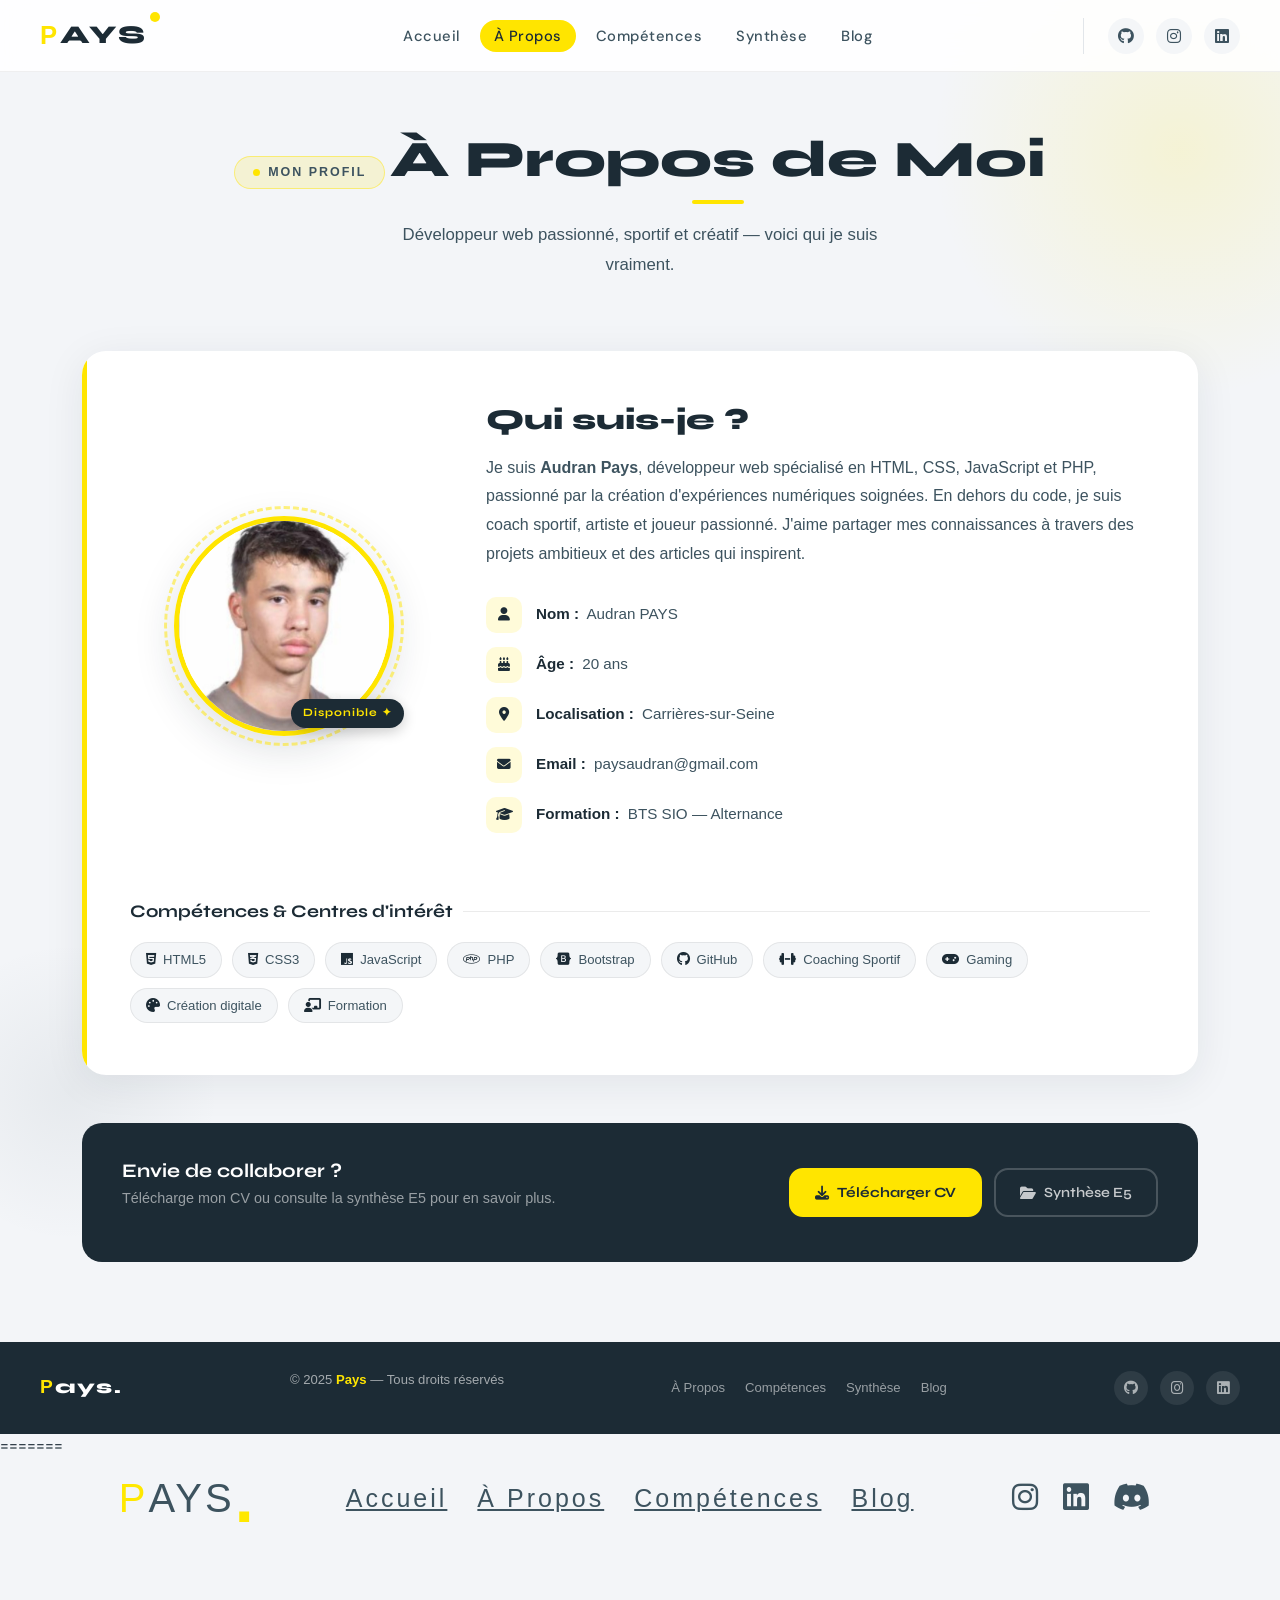
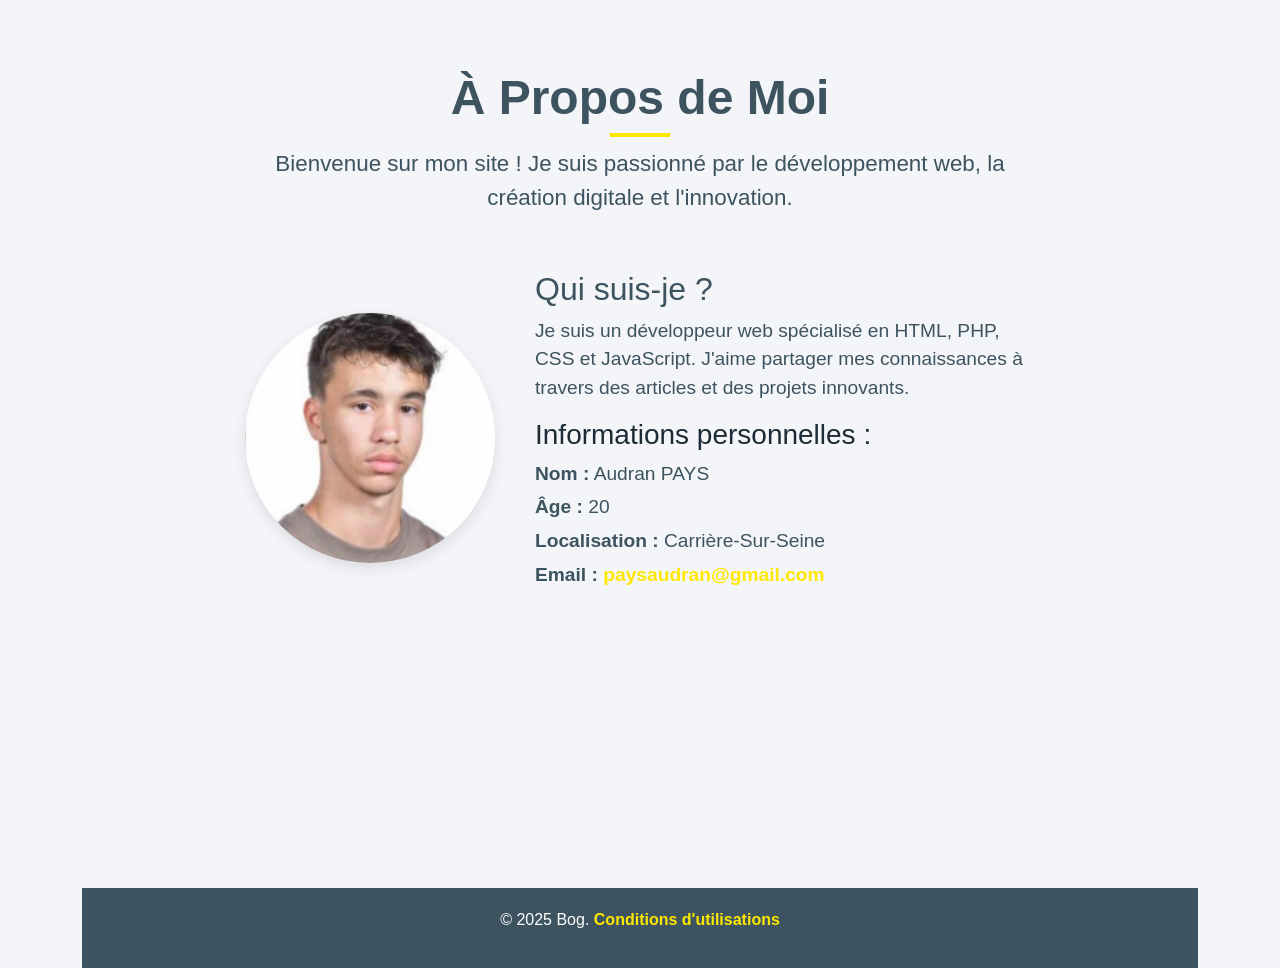
==== a propos.html @ 6e56427e "Resolve merge conflicts" ====
<!DOCTYPE html>
<html lang="fr">
<head>
  <meta charset="UTF-8" />
  <meta name="viewport" content="width=device-width, initial-scale=1.0" />
  <title>À Propos — Pays.</title>

  <!-- Bootstrap 5 -->
  <link href="https://cdn.jsdelivr.net/npm/bootstrap@5.3.3/dist/css/bootstrap.min.css" rel="stylesheet" />
  <!-- Font Awesome -->
  <link rel="stylesheet" href="https://cdnjs.cloudflare.com/ajax/libs/font-awesome/6.7.2/css/all.min.css" crossorigin="anonymous" />
  <!-- Google Fonts -->
  <link href="https://fonts.googleapis.com/css2?family=Syne:wght@400;600;700;800&family=DM+Sans:ital,wght@0,300;0,400;0,500;1,300&display=swap" rel="stylesheet" />

  <style>
    /* ========== VARIABLES ========== */
    :root {
      --yellow:   #FFE500;
      --dark:     #1c2b35;
      --mid:      #3d535f;
      --light-bg: #f4f6f8;
      --white:    #ffffff;
      --radius:   14px;
      --nav-h:    72px;
    }

    /* ========== BASE ========== */
    *, *::before, *::after { box-sizing: border-box; margin: 0; padding: 0; }
    html { scroll-behavior: smooth; scrollbar-width: none; -ms-overflow-style: none; }
    ::-webkit-scrollbar { display: none; }
    body {
      font-family: 'DM Sans', sans-serif;
      background: var(--light-bg);
      color: var(--dark);
      min-height: 100vh;
    }

    /* ========== NAVBAR ========== */
    .navbar-custom {
      height: var(--nav-h);
      background: rgba(255,255,255,0.88);
      backdrop-filter: blur(14px);
      -webkit-backdrop-filter: blur(14px);
      border-bottom: 1px solid rgba(0,0,0,0.06);
      position: fixed;
      top: 0; left: 0; right: 0;
      z-index: 1000;
      display: flex;
      align-items: center;
      padding: 0 40px;
      gap: 32px;
    }
    .navbar-custom .logo {
      font-family: 'Syne', sans-serif;
      font-weight: 800;
      font-size: 1.6rem;
      letter-spacing: 3px;
      color: var(--dark);
      text-decoration: none;
      text-transform: uppercase;
      white-space: nowrap;
    }
    .navbar-custom .logo span { color: var(--yellow); }
    .logo-dot {
      display: inline-block;
      width: 10px; height: 10px;
      background: var(--yellow);
      border-radius: 50%;
      margin-left: 2px;
      vertical-align: middle;
      position: relative;
      top: -4px;
    }
    .navbar-custom .nav-links {
      display: flex;
      gap: 6px;
      list-style: none;
      margin: 0 auto;
    }
    .navbar-custom .nav-links a {
      font-family: 'DM Sans', sans-serif;
      font-size: 0.92rem;
      font-weight: 500;
      color: var(--mid);
      text-decoration: none;
      padding: 6px 14px;
      border-radius: 30px;
      letter-spacing: 0.5px;
      transition: all 0.22s ease;
    }
    .navbar-custom .nav-links a:hover,
    .navbar-custom .nav-links a.active {
      background: var(--yellow);
      color: var(--dark);
    }
    .navbar-custom .socials {
      display: flex;
      gap: 12px;
      border-left: 1px solid #e2e6ea;
      padding-left: 24px;
    }
    .navbar-custom .socials a {
      width: 36px; height: 36px;
      display: flex; align-items: center; justify-content: center;
      border-radius: 50%;
      color: var(--mid);
      font-size: 1rem;
      text-decoration: none;
      background: var(--light-bg);
      transition: all 0.22s ease;
    }
    .navbar-custom .socials a:hover {
      background: var(--yellow);
      color: var(--dark);
      transform: translateY(-2px);
    }

    /* ========== PAGE WRAPPER ========== */
    .page-wrapper {
      padding-top: calc(var(--nav-h) + 60px);
      padding-bottom: 80px;
      min-height: 100vh;
      position: relative;
      overflow: hidden;
    }

    /* Background decoration */
    .page-wrapper::before {
      content: '';
      position: absolute;
      width: 500px; height: 500px;
      border-radius: 50%;
      background: radial-gradient(circle, rgba(255,229,0,0.14) 0%, transparent 70%);
      top: -100px; right: -150px;
      pointer-events: none;
    }
    .page-wrapper::after {
      content: '';
      position: absolute;
      width: 300px; height: 300px;
      border-radius: 50%;
      background: radial-gradient(circle, rgba(61,83,95,0.07) 0%, transparent 70%);
      bottom: 100px; left: -80px;
      pointer-events: none;
    }

    /* ========== PAGE HEADER ========== */
    .page-header {
      text-align: center;
      margin-bottom: 72px;
    }
    .page-header .section-tag {
      display: inline-flex;
      align-items: center;
      gap: 8px;
      background: rgba(255,229,0,0.15);
      border: 1px solid rgba(255,229,0,0.45);
      color: var(--mid);
      font-size: 0.78rem;
      font-weight: 600;
      letter-spacing: 2px;
      text-transform: uppercase;
      padding: 6px 18px;
      border-radius: 30px;
      margin-bottom: 20px;
    }
    .page-header .section-tag::before {
      content: '';
      width: 7px; height: 7px;
      border-radius: 50%;
      background: var(--yellow);
    }
    .page-header h1 {
      font-family: 'Syne', sans-serif;
      font-weight: 800;
      font-size: clamp(2rem, 5vw, 3.2rem);
      color: var(--dark);
      line-height: 1.1;
      margin-bottom: 16px;
      position: relative;
      display: inline-block;
    }
    .page-header h1::after {
      content: '';
      display: block;
      width: 52px; height: 4px;
      background: var(--yellow);
      border-radius: 2px;
      margin: 12px auto 0;
    }
    .page-header .subtitle {
      font-size: 1.05rem;
      color: var(--mid);
      max-width: 520px;
      margin: 0 auto;
      line-height: 1.75;
    }

    /* ========== ABOUT CARD ========== */
    .about-card {
      background: var(--white);
      border-radius: 24px;
      box-shadow: 0 8px 40px rgba(28,43,53,0.08);
      padding: 52px 48px;
      position: relative;
      overflow: hidden;
    }
    .about-card::before {
      content: '';
      position: absolute;
      top: 0; left: 0;
      width: 5px; height: 100%;
      background: var(--yellow);
      border-radius: 3px 0 0 3px;
    }

    /* Photo */
    .photo-wrapper {
      display: flex;
      justify-content: center;
    }
    .photo-ring {
      position: relative;
      display: inline-block;
    }
    .photo-ring::before {
      content: '';
      position: absolute;
      inset: -10px;
      border-radius: 50%;
      border: 3px dashed rgba(255,229,0,0.5);
      animation: spin 12s linear infinite;
    }
    @keyframes spin {
      to { transform: rotate(360deg); }
    }
    .photo-ring img {
      width: 220px; height: 220px;
      border-radius: 50%;
      object-fit: cover;
      border: 5px solid var(--yellow);
      box-shadow: 0 12px 40px rgba(28,43,53,0.15);
      display: block;
    }
    .photo-badge-small {
      position: absolute;
      bottom: 8px; right: -10px;
      background: var(--dark);
      color: var(--yellow);
      font-family: 'Syne', sans-serif;
      font-size: 0.7rem;
      font-weight: 700;
      letter-spacing: 1px;
      padding: 6px 12px;
      border-radius: 20px;
      box-shadow: 0 4px 14px rgba(0,0,0,0.2);
    }

    /* Text side */
    .about-text h2 {
      font-family: 'Syne', sans-serif;
      font-weight: 800;
      font-size: 1.8rem;
      color: var(--dark);
      margin-bottom: 16px;
    }
    .about-text .bio {
      font-size: 1rem;
      color: var(--mid);
      line-height: 1.8;
      margin-bottom: 28px;
    }

    /* Info list */
    .info-list {
      list-style: none;
      padding: 0;
      display: flex;
      flex-direction: column;
      gap: 14px;
    }
    .info-list li {
      display: flex;
      align-items: center;
      gap: 14px;
      font-size: 0.95rem;
      color: var(--mid);
    }
    .info-list li .info-icon {
      width: 36px; height: 36px;
      min-width: 36px;
      background: rgba(255,229,0,0.15);
      border-radius: 10px;
      display: flex; align-items: center; justify-content: center;
      color: var(--dark);
      font-size: 0.85rem;
    }
    .info-list li strong {
      color: var(--dark);
      font-weight: 600;
      margin-right: 4px;
    }
    .info-list li a {
      color: var(--mid);
      text-decoration: none;
      transition: color 0.2s;
    }
    .info-list li a:hover { color: var(--dark); text-decoration: underline; }

    /* ========== SKILLS PILLS ========== */
    .skills-section { margin-top: 52px; }
    .skills-section h3 {
      font-family: 'Syne', sans-serif;
      font-weight: 700;
      font-size: 1.1rem;
      color: var(--dark);
      margin-bottom: 20px;
      display: flex;
      align-items: center;
      gap: 10px;
    }
    .skills-section h3::after {
      content: '';
      flex: 1;
      height: 1px;
      background: rgba(0,0,0,0.08);
    }
    .pills {
      display: flex;
      flex-wrap: wrap;
      gap: 10px;
    }
    .pill {
      display: inline-flex;
      align-items: center;
      gap: 7px;
      background: var(--light-bg);
      border: 1px solid rgba(0,0,0,0.07);
      color: var(--mid);
      font-size: 0.82rem;
      font-weight: 500;
      padding: 7px 15px;
      border-radius: 30px;
      transition: all 0.22s ease;
      cursor: default;
    }
    .pill i { font-size: 0.85rem; color: var(--dark); }
    .pill:hover {
      background: var(--yellow);
      border-color: var(--yellow);
      color: var(--dark);
      transform: translateY(-2px);
      box-shadow: 0 4px 14px rgba(255,229,0,0.25);
    }

    /* ========== CTA STRIP ========== */
    .cta-strip {
      margin-top: 48px;
      padding: 36px 40px;
      background: var(--dark);
      border-radius: 20px;
      display: flex;
      align-items: center;
      justify-content: space-between;
      gap: 24px;
      flex-wrap: wrap;
    }
    .cta-strip .cta-text h4 {
      font-family: 'Syne', sans-serif;
      font-weight: 700;
      font-size: 1.2rem;
      color: #fff;
      margin-bottom: 6px;
    }
    .cta-strip .cta-text p {
      font-size: 0.9rem;
      color: rgba(255,255,255,0.55);
    }
    .cta-strip .cta-btns {
      display: flex;
      gap: 12px;
      flex-wrap: wrap;
    }
    .btn-yellow {
      display: inline-flex; align-items: center; gap: 8px;
      background: var(--yellow);
      color: var(--dark);
      font-family: 'Syne', sans-serif;
      font-size: 0.88rem;
      font-weight: 700;
      padding: 12px 24px;
      border-radius: var(--radius);
      text-decoration: none;
      border: 2px solid var(--yellow);
      transition: all 0.24s ease;
    }
    .btn-yellow:hover {
      background: transparent;
      color: var(--yellow);
      transform: translateY(-2px);
      box-shadow: 0 8px 22px rgba(255,229,0,0.2);
    }
    .btn-ghost {
      display: inline-flex; align-items: center; gap: 8px;
      background: transparent;
      color: rgba(255,255,255,0.75);
      font-family: 'Syne', sans-serif;
      font-size: 0.88rem;
      font-weight: 600;
      padding: 12px 24px;
      border-radius: var(--radius);
      text-decoration: none;
      border: 2px solid rgba(255,255,255,0.2);
      transition: all 0.24s ease;
    }
    .btn-ghost:hover {
      border-color: rgba(255,255,255,0.5);
      color: #fff;
      transform: translateY(-2px);
    }

    /* ========== FOOTER ========== */
    footer {
      background: var(--dark);
      color: rgba(255,255,255,0.6);
      padding: 28px 40px;
      display: flex;
      align-items: center;
      justify-content: space-between;
      flex-wrap: wrap;
      gap: 16px;
    }
    footer .footer-logo {
      font-family: 'Syne', sans-serif;
      font-weight: 800;
      font-size: 1.2rem;
      letter-spacing: 2px;
      color: #fff;
      text-decoration: none;
    }
    footer .footer-logo span { color: var(--yellow); }
    footer .copy { font-size: 0.82rem; }
    footer .copy span { color: var(--yellow); font-weight: 600; }
    footer .footer-links { display: flex; gap: 20px; }
    footer .footer-links a {
      font-size: 0.82rem;
      color: rgba(255,255,255,0.55);
      text-decoration: none;
      transition: color 0.2s;
    }
    footer .footer-links a:hover { color: var(--yellow); }
    footer .footer-socials { display: flex; gap: 12px; }
    footer .footer-socials a {
      width: 34px; height: 34px;
      border-radius: 50%;
      display: flex; align-items: center; justify-content: center;
      background: rgba(255,255,255,0.08);
      color: rgba(255,255,255,0.6);
      font-size: 0.9rem;
      text-decoration: none;
      transition: all 0.22s;
    }
    footer .footer-socials a:hover {
      background: var(--yellow);
      color: var(--dark);
      transform: translateY(-2px);
    }

    /* ========== BACK TO TOP ========== */
    .back-to-top {
      position: fixed;
      bottom: 28px; right: 28px;
      width: 46px; height: 46px;
      background: var(--dark);
      color: #fff;
      border: none;
      border-radius: 50%;
      font-size: 1.1rem;
      cursor: pointer;
      display: flex; align-items: center; justify-content: center;
      box-shadow: 0 6px 20px rgba(28,43,53,0.3);
      opacity: 0; visibility: hidden;
      transition: all 0.3s;
      z-index: 999;
    }
    .back-to-top.visible { opacity: 1; visibility: visible; }
    .back-to-top:hover {
      background: var(--yellow);
      color: var(--dark);
      transform: translateY(-3px);
    }

    /* ========== ANIMATIONS ========== */
    .fade-up {
      opacity: 0;
      transform: translateY(22px);
      animation: fadeUp 0.65s forwards;
    }
    @keyframes fadeUp { to { opacity: 1; transform: translateY(0); } }
    .fade-left {
      opacity: 0;
      transform: translateX(-28px);
      animation: fadeLeft 0.65s forwards;
    }
    @keyframes fadeLeft { to { opacity: 1; transform: translateX(0); } }
    .delay-1 { animation-delay: 0.1s; }
    .delay-2 { animation-delay: 0.25s; }
    .delay-3 { animation-delay: 0.4s; }
    .delay-4 { animation-delay: 0.55s; }
    .delay-5 { animation-delay: 0.7s; }

    /* ========== RESPONSIVE ========== */
    @media (max-width: 991px) {
      .navbar-custom { padding: 0 20px; }
      .navbar-custom .nav-links { display: none; }
      .about-card { padding: 36px 24px; }
      .cta-strip { padding: 28px 24px; }
    }
    @media (max-width: 767px) {
      footer { flex-direction: column; text-align: center; padding: 24px 20px; }
      footer .footer-links { justify-content: center; }
      footer .footer-socials { justify-content: center; }
    }
  </style>
</head>

<body>

  <!-- ===== NAVBAR ===== -->
  <nav class="navbar-custom">
    <a href="index.html" class="logo"><span>P</span>ays<span class="logo-dot"></span></a>
    <ul class="nav-links">
      <li><a href="index.html">Accueil</a></li>
      <li><a href="a propos.html" class="active">À Propos</a></li>
      <li><a href="competence.html">Compétences</a></li>
      <li><a href="synthese.html">Synthèse</a></li>
      <li><a href="blog.html">Blog</a></li>
    </ul>
    <div class="socials">
      <a href="https://github.com/paysg71-arch" target="_blank" aria-label="GitHub"><i class="fa-brands fa-github"></i></a>
      <a href="https://www.instagram.com/audranpays/" target="_blank" aria-label="Instagram"><i class="fa-brands fa-instagram"></i></a>
      <a href="https://www.linkedin.com/in/audran-pays-4949373b2/" target="_blank" aria-label="Linkedin"><i class="fa-brands fa-linkedin"></i></a>
    </div>
  </nav>

  <!-- ===== PAGE ===== -->
  <div class="page-wrapper">
    <div class="container" style="position: relative; z-index: 1;">

      <!-- Header -->
      <div class="page-header fade-up delay-1">
        <div class="section-tag">Mon profil</div>
        <h1>À Propos de Moi</h1>
        <p class="subtitle">Développeur web passionné, sportif et créatif — voici qui je suis vraiment.</p>
      </div>

      <!-- About Card -->
      <div class="about-card fade-up delay-2">
        <div class="row align-items-center g-5">

          <!-- Photo -->
          <div class="col-lg-4 d-flex flex-column align-items-center gap-4">
            <div class="photo-wrapper fade-left delay-2">
              <div class="photo-ring">
                <img src="img/photo11.png" alt="Audran Pays"
                     onerror="this.style.background='linear-gradient(135deg,#3d535f,#1c2b35)';this.removeAttribute('src')" />
                <div class="photo-badge-small">Disponible ✦</div>
              </div>
            </div>
          </div>

          <!-- Text -->
          <div class="col-lg-8 about-text fade-up delay-3">
            <h2>Qui suis-je ?</h2>
            <p class="bio">
              Je suis <strong>Audran Pays</strong>, développeur web spécialisé en HTML, CSS, JavaScript et PHP,
              passionné par la création d'expériences numériques soignées. En dehors du code,
              je suis coach sportif, artiste et joueur passionné. J'aime partager mes connaissances
              à travers des projets ambitieux et des articles qui inspirent.
            </p>

            <ul class="info-list">
              <li>
                <div class="info-icon"><i class="fa-solid fa-user"></i></div>
                <div><strong>Nom :</strong> Audran PAYS</div>
              </li>
              <li>
                <div class="info-icon"><i class="fa-solid fa-cake-candles"></i></div>
                <div><strong>Âge :</strong> 20 ans</div>
              </li>
              <li>
                <div class="info-icon"><i class="fa-solid fa-location-dot"></i></div>
                <div><strong>Localisation :</strong> Carrières-sur-Seine</div>
              </li>
              <li>
                <div class="info-icon"><i class="fa-solid fa-envelope"></i></div>
                <div>
                  <strong>Email :</strong>
                  <a href="mailto:paysaudran@gmail.com">paysaudran@gmail.com</a>
                </div>
              </li>
              <li>
                <div class="info-icon"><i class="fa-solid fa-graduation-cap"></i></div>
                <div><strong>Formation :</strong> BTS SIO — Alternance</div>
              </li>
            </ul>
          </div>
        </div>

        <!-- Skills section -->
        <div class="skills-section fade-up delay-4">
          <h3>Compétences & Centres d'intérêt</h3>
          <div class="pills">
            <span class="pill"><i class="fa-brands fa-html5"></i> HTML5</span>
            <span class="pill"><i class="fa-brands fa-css3-alt"></i> CSS3</span>
            <span class="pill"><i class="fa-brands fa-js"></i> JavaScript</span>
            <span class="pill"><i class="fa-brands fa-php"></i> PHP</span>
            <span class="pill"><i class="fa-brands fa-bootstrap"></i> Bootstrap</span>
            <span class="pill"><i class="fa-brands fa-github"></i> GitHub</span>
            <span class="pill"><i class="fa-solid fa-dumbbell"></i> Coaching Sportif</span>
            <span class="pill"><i class="fa-solid fa-gamepad"></i> Gaming</span>
            <span class="pill"><i class="fa-solid fa-palette"></i> Création digitale</span>
            <span class="pill"><i class="fa-solid fa-chalkboard-user"></i> Formation</span>
          </div>
        </div>
      </div>

      <!-- CTA Strip -->
      <div class="cta-strip fade-up delay-5">
        <div class="cta-text">
          <h4>Envie de collaborer ?</h4>
          <p>Télécharge mon CV ou consulte la synthèse E5 pour en savoir plus.</p>
        </div>
        <div class="cta-btns">
          <a href="img/CV-1.png" download class="btn-yellow">
            <i class="fa-solid fa-download"></i> Télécharger CV
          </a>
          <a href="synthese.html" class="btn-ghost">
            <i class="fa-solid fa-folder-open"></i> Synthèse E5
          </a>
        </div>
      </div>

    </div>
  </div>

  <!-- ===== FOOTER ===== -->
  <footer>
    <a href="index.html" class="footer-logo"><span>P</span>ays.</a>
    <p class="copy">© 2025 <span>Pays</span> — Tous droits réservés</p>
    <nav class="footer-links">
      <a href="a propos.html">À Propos</a>
      <a href="competence.html">Compétences</a>
      <a href="synthese.html">Synthèse</a>
      <a href="blog.html">Blog</a>
    </nav>
    <div class="footer-socials">
      <a href="https://github.com/paysg71-arch" target="_blank"><i class="fa-brands fa-github"></i></a>
      <a href="https://www.instagram.com/audranpays/" target="_blank"><i class="fa-brands fa-instagram"></i></a>
      <a href="https://www.linkedin.com/in/audran-pays-4949373b2/" target="_blank"><i class="fa-brands fa-linkedin"></i></a>
    </div>
  </footer>

  <!-- Back to top -->
  <button class="back-to-top" id="backToTop" title="Retour en haut">↑</button>

  <!-- Bootstrap JS -->
  <script src="https://cdn.jsdelivr.net/npm/bootstrap@5.3.3/dist/js/bootstrap.bundle.min.js"></script>
  <script>
    const btn = document.getElementById('backToTop');
    window.addEventListener('scroll', () => {
      btn.classList.toggle('visible', window.scrollY > 300);
    });
    btn.addEventListener('click', () => window.scrollTo({ top: 0, behavior: 'smooth' }));
  </script>
</body>
</html>
=======
<!DOCTYPE html>
<html lang="fr">
<head>
    <meta charset="UTF-8">
    <meta name="viewport" content="width=device-width, initial-scale=1.0">
    <title>À Propos</title>
    <link rel="stylesheet" href="https://cdnjs.cloudflare.com/ajax/libs/font-awesome/6.7.2/css/all.min.css">
    <link rel="stylesheet" href="style3.css">
</head>
<body>
    <div class="container">
        <nav class="entete">
            <div class="logo"><span>P</span>ays<b>.</b></div>
            <div class="menu">
                <li><a href="index.html">Accueil</a></li>
                <li><a href="a propos.html">À Propos</a></li>
                <li><a href="competence.html">Compétences</a></li>
                <li><a href="blog.html">Blog</a></li>
            </div>
            <div class="reseaux">
                    <a href="https://www.instagram.com/"><i class="fa-brands fa-instagram"></i></a>
                        <a href="https://www.linkedin.com/feed/?trk=registration-frontend"><i class="fa-brands fa-linkedin"></i></a>
                           <a href="https://discord.com/channels/@me"><i class="fa-brands fa-discord"></i></a>
            </div>
        </nav>

        <div class="contenu">
            <h1>À Propos de Moi</h1>
            <p>Bienvenue sur mon site ! Je suis passionné par le développement web, la création digitale et l'innovation.</p>

            <div class="apropos-section">
                <div class="apropos-image">
                    <img src="img/photo11.png">
                </div>
                <div class="apropos-texte">
                    <h2>Qui suis-je ?</h2>
                    <p>Je suis un développeur web spécialisé en HTML, PHP, CSS et JavaScript. J'aime partager mes connaissances à travers des articles et des projets innovants.</p>
                    
                    <h3>Informations personnelles :</h3>
                    <ul>
                        <li><strong>Nom :</strong> Audran PAYS</li>
                        <li><strong>Âge :</strong> 20</li>
                        <li><strong>Localisation :</strong> Carrière-Sur-Seine</li>
                        <li><strong>Email :</strong> <a href="mailto:paysaudran@gmail.com">paysaudran@gmail.com</a></li>
                    </ul>
                </div>
            </div>
        </div>

        <div class="footer">
            <p>&copy; 2025 Bog. <a href="https://policies.google.com/terms?hl=fr">Conditions d'utilisations</a></p>
        </div>
    </div>
</body>
</html>
---- style3.css ----
@import url(https://fonts.googleapis.com/css?family=Tangerine:bold,bolditalic|Inconsolata:italic|Droid+Sans);

:root {
    --my-color-gris: #f3f5f8;
    --my-color-gris-fonce: #3d535f;
    --my-color-jaune: #ffe800;
}

/* Réinitialisation des styles */
* {
    margin: 0;
    padding: 0;
    list-style-type: none;
    text-decoration: none;
    box-sizing: border-box;
    font-family: 'Poppins', sans-serif;
}

/* Corps de la page */
body {
    background-color: var(--my-color-gris);
}

.containeur{
    width: 100%;
    min-height: 100vh;
    background-color: var(--my-color-gris);
}
.entete{
    display: flex;
    width: 100%;
    justify-content: space-around;
    height: 80px;
    line-height: 80px;
    z-index: 111;
}
/* Logo */
.logo {
    display: flex;
    font-size: 40px;
    font-weight: 80px;
    color: var(--my-color-gris-fonce);
    letter-spacing: 3px;
    cursor: pointer;
    text-transform: uppercase;
}

b {
    font-size: 70px;
    color: var(--my-color-jaune);
}

.logo span {
    color: var(--my-color-jaune);
}

/* Menu */
.menu {
    display: flex;
}

.menu li {
    margin: 0 15px;
}

.menu li a {
    font-size: 25px; /* Taille réduite pour meilleure lisibilité */
    color: var(--my-color-gris-fonce);
    letter-spacing: 3px;
    text-transform: capitalize;
    transition: color 0.3s ease-in-out;
}

.menu li:hover a {
    color: var(--my-color-jaune);
}

/* Réseaux sociaux */
.reseaux a {
    font-size: 30px;
    color: var(--my-color-gris-fonce);
    margin: 25px 10px;
    transition: color 0.3s ease-in-out;
}

.reseaux a:hover {
    color: var(--my-color-jaune);
}

/* Contenu principal */
.contenu {
    width: 100%;
    min-height: 100vh;
    display: flex;
    flex-direction: column;
    align-items: center;
    justify-content: center;
    text-align: center;
    padding: 0 10% 100px;
}

.contenu h1 {
    font-size: 3em;
    font-weight: 900;
    color: var(--my-color-gris-fonce);
    margin-bottom: 20px;
    position: relative;
}

.contenu h1::after {
    content: '';
    width: 60px;
    height: 4px;
    background-color: var(--my-color-jaune);
    position: absolute;
    bottom: -10px;
    left: 50%;
    transform: translateX(-50%);
}

.contenu p {
    font-size: 1.4em;
    color: var(--my-color-gris-fonce);
    max-width: 800px;
}

/* Section À Propos */
.apropos-section {
    display: flex;
    flex-wrap: wrap;
    align-items: center;
    justify-content: center;
    gap: 40px;
    margin-top: 40px;
    max-width: 900px;
}

.apropos-image img {
    width: 250px;
    height: 250px;
    border-radius: 50%;
    object-fit: cover;
    box-shadow: 0 5px 15px rgba(0, 0, 0, 0.1);
}

.apropos-texte {
    max-width: 500px;
    text-align: left;
}

.apropos-texte h2 {
    font-size: 2em;
    color: var(--my-color-gris-fonce);
}

.apropos-texte p {
    font-size: 1.2em;
    color: var(--my-color-gris-fonce);
    margin-bottom: 15px;
}

.apropos-texte ul {
    list-style: none;
    padding: 0;
}

.apropos-texte li {
    font-size: 1.2em;
    color: var(--my-color-gris-fonce);
    margin-bottom: 5px;
}

.apropos-texte a {
    text-decoration: none;
    color: var(--my-color-jaune);
    font-weight: bold;
}

.apropos-texte a:hover {
    text-decoration: underline;
}

/* Footer */
.footer {
    width: 100%;
    padding: 20px;
    background-color: var(--my-color-gris-fonce);
    color: white;
    text-align: center;
    margin-top: 50px;
}

.footer a {
    color: var(--my-color-jaune);
    text-decoration: none;
    font-weight: bold;
}

.footer a:hover {
    text-decoration: underline;
}

/* Responsive design */
@media (max-width: 768px) {
    .menu {
        flex-direction: column;
        gap: 10px;
        position: absolute;
        top: 80px;
        left: 0;
        width: 100%;
        background: var(--my-color-blanc);
        padding: 10px;
        display: none;
    }

    .menu.active {
        display: flex;
    }

    .menu li {
        text-align: center;
    }

    .contenu {
        padding: 150px 5% 50px;
    }

    .apropos-section {
        flex-direction: column;
        align-items: center;
    }
}
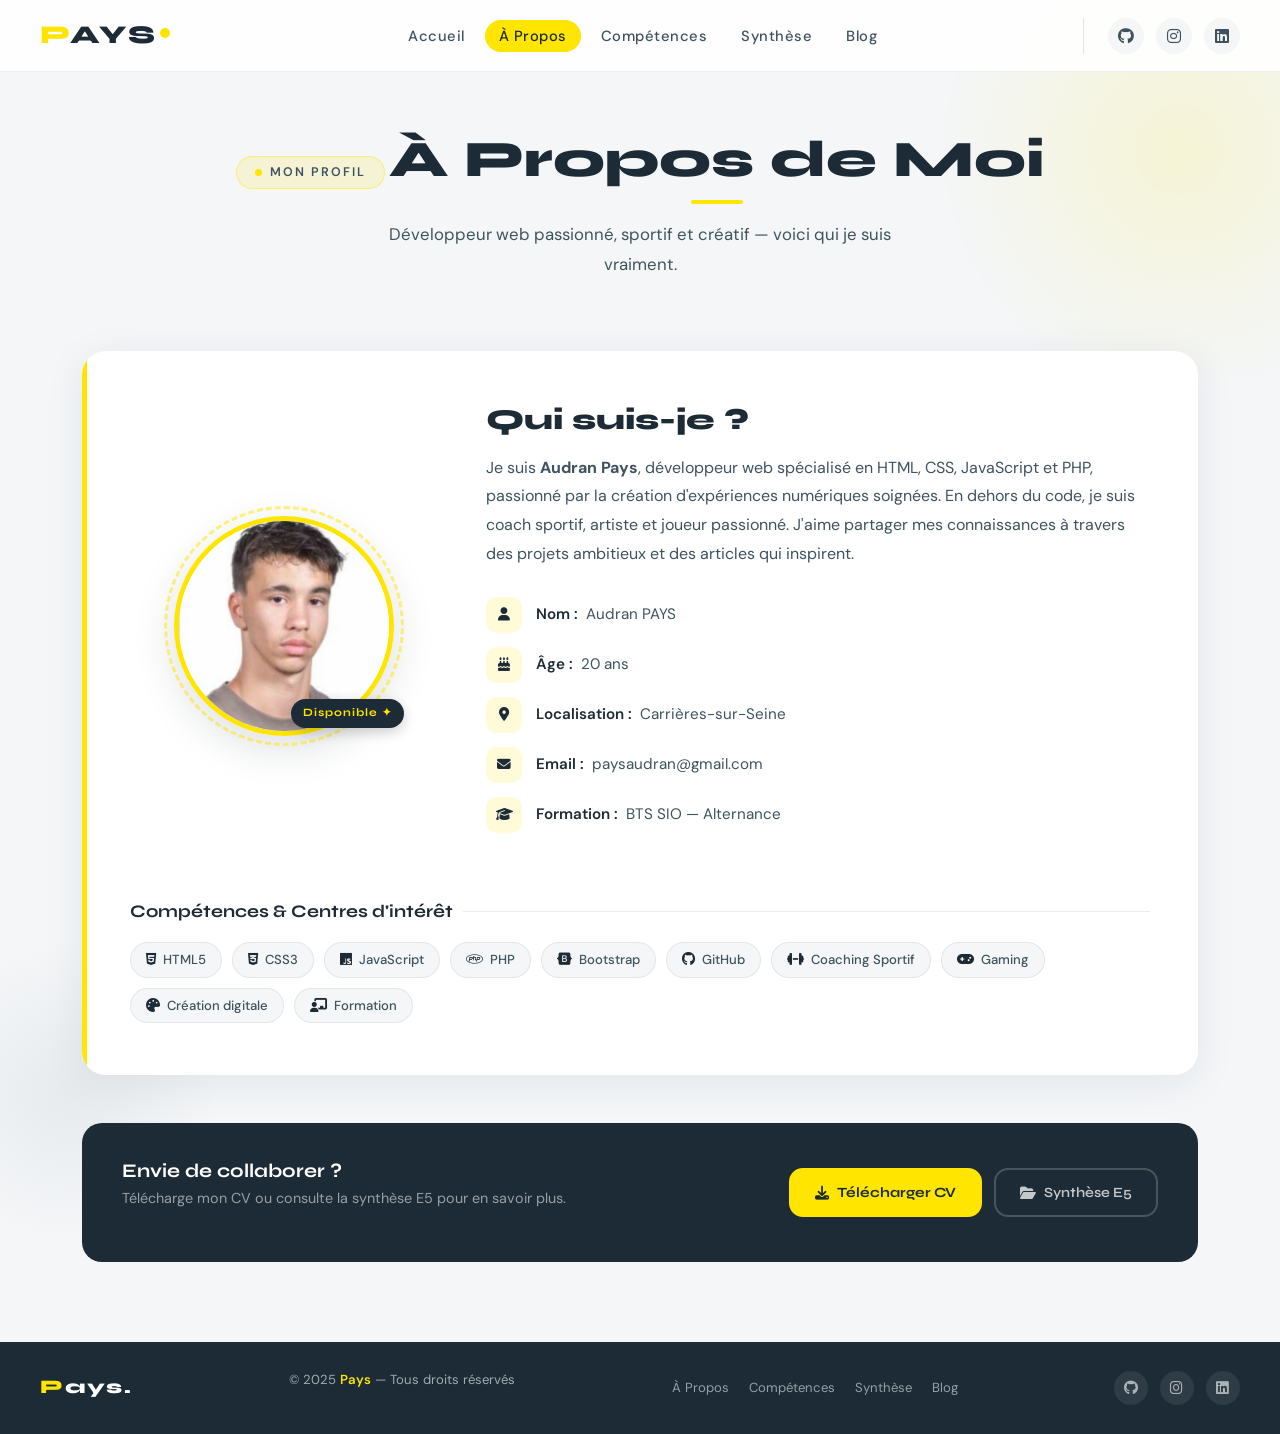
==== commit b4dbedbc: "add" ====
--- a/a propos.html
+++ b/a propos.html
@@ -674,60 +674,4 @@
     btn.addEventListener('click', () => window.scrollTo({ top: 0, behavior: 'smooth' }));
   </script>
 </body>
-</html>
-=======
-<!DOCTYPE html>
-<html lang="fr">
-<head>
-    <meta charset="UTF-8">
-    <meta name="viewport" content="width=device-width, initial-scale=1.0">
-    <title>À Propos</title>
-    <link rel="stylesheet" href="https://cdnjs.cloudflare.com/ajax/libs/font-awesome/6.7.2/css/all.min.css">
-    <link rel="stylesheet" href="style3.css">
-</head>
-<body>
-    <div class="container">
-        <nav class="entete">
-            <div class="logo"><span>P</span>ays<b>.</b></div>
-            <div class="menu">
-                <li><a href="index.html">Accueil</a></li>
-                <li><a href="a propos.html">À Propos</a></li>
-                <li><a href="competence.html">Compétences</a></li>
-                <li><a href="blog.html">Blog</a></li>
-            </div>
-            <div class="reseaux">
-                    <a href="https://www.instagram.com/"><i class="fa-brands fa-instagram"></i></a>
-                        <a href="https://www.linkedin.com/feed/?trk=registration-frontend"><i class="fa-brands fa-linkedin"></i></a>
-                           <a href="https://discord.com/channels/@me"><i class="fa-brands fa-discord"></i></a>
-            </div>
-        </nav>
-
-        <div class="contenu">
-            <h1>À Propos de Moi</h1>
-            <p>Bienvenue sur mon site ! Je suis passionné par le développement web, la création digitale et l'innovation.</p>
-
-            <div class="apropos-section">
-                <div class="apropos-image">
-                    <img src="img/photo11.png">
-                </div>
-                <div class="apropos-texte">
-                    <h2>Qui suis-je ?</h2>
-                    <p>Je suis un développeur web spécialisé en HTML, PHP, CSS et JavaScript. J'aime partager mes connaissances à travers des articles et des projets innovants.</p>
-                    
-                    <h3>Informations personnelles :</h3>
-                    <ul>
-                        <li><strong>Nom :</strong> Audran PAYS</li>
-                        <li><strong>Âge :</strong> 20</li>
-                        <li><strong>Localisation :</strong> Carrière-Sur-Seine</li>
-                        <li><strong>Email :</strong> <a href="mailto:paysaudran@gmail.com">paysaudran@gmail.com</a></li>
-                    </ul>
-                </div>
-            </div>
-        </div>
-
-        <div class="footer">
-            <p>&copy; 2025 Bog. <a href="https://policies.google.com/terms?hl=fr">Conditions d'utilisations</a></p>
-        </div>
-    </div>
-</body>
-</html>
+</html>
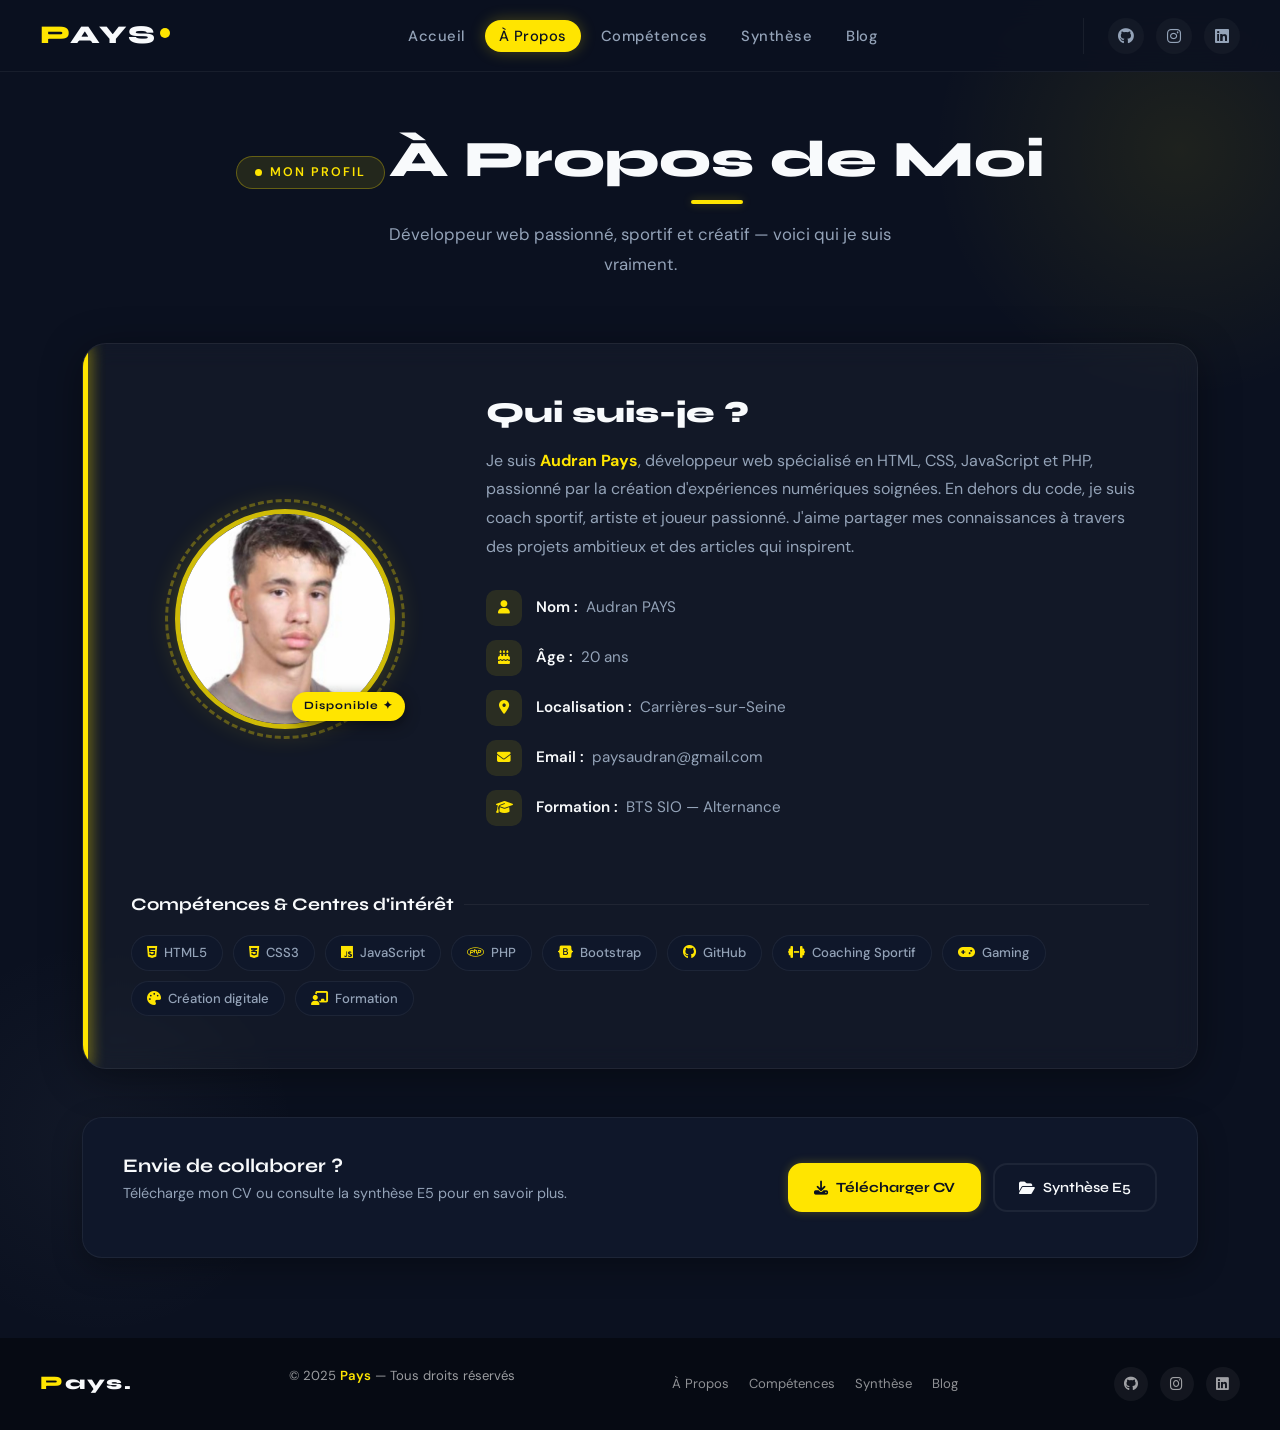
==== commit 4bce6443: "Refonte UI/UX : passage au Premium Dark Mode et extraction du fichier style.css centralisé" ====
--- a/a propos.html
+++ b/a propos.html
@@ -12,516 +12,7 @@
   <!-- Google Fonts -->
   <link href="https://fonts.googleapis.com/css2?family=Syne:wght@400;600;700;800&family=DM+Sans:ital,wght@0,300;0,400;0,500;1,300&display=swap" rel="stylesheet" />
 
-  <style>
-    /* ========== VARIABLES ========== */
-    :root {
-      --yellow:   #FFE500;
-      --dark:     #1c2b35;
-      --mid:      #3d535f;
-      --light-bg: #f4f6f8;
-      --white:    #ffffff;
-      --radius:   14px;
-      --nav-h:    72px;
-    }
-
-    /* ========== BASE ========== */
-    *, *::before, *::after { box-sizing: border-box; margin: 0; padding: 0; }
-    html { scroll-behavior: smooth; scrollbar-width: none; -ms-overflow-style: none; }
-    ::-webkit-scrollbar { display: none; }
-    body {
-      font-family: 'DM Sans', sans-serif;
-      background: var(--light-bg);
-      color: var(--dark);
-      min-height: 100vh;
-    }
-
-    /* ========== NAVBAR ========== */
-    .navbar-custom {
-      height: var(--nav-h);
-      background: rgba(255,255,255,0.88);
-      backdrop-filter: blur(14px);
-      -webkit-backdrop-filter: blur(14px);
-      border-bottom: 1px solid rgba(0,0,0,0.06);
-      position: fixed;
-      top: 0; left: 0; right: 0;
-      z-index: 1000;
-      display: flex;
-      align-items: center;
-      padding: 0 40px;
-      gap: 32px;
-    }
-    .navbar-custom .logo {
-      font-family: 'Syne', sans-serif;
-      font-weight: 800;
-      font-size: 1.6rem;
-      letter-spacing: 3px;
-      color: var(--dark);
-      text-decoration: none;
-      text-transform: uppercase;
-      white-space: nowrap;
-    }
-    .navbar-custom .logo span { color: var(--yellow); }
-    .logo-dot {
-      display: inline-block;
-      width: 10px; height: 10px;
-      background: var(--yellow);
-      border-radius: 50%;
-      margin-left: 2px;
-      vertical-align: middle;
-      position: relative;
-      top: -4px;
-    }
-    .navbar-custom .nav-links {
-      display: flex;
-      gap: 6px;
-      list-style: none;
-      margin: 0 auto;
-    }
-    .navbar-custom .nav-links a {
-      font-family: 'DM Sans', sans-serif;
-      font-size: 0.92rem;
-      font-weight: 500;
-      color: var(--mid);
-      text-decoration: none;
-      padding: 6px 14px;
-      border-radius: 30px;
-      letter-spacing: 0.5px;
-      transition: all 0.22s ease;
-    }
-    .navbar-custom .nav-links a:hover,
-    .navbar-custom .nav-links a.active {
-      background: var(--yellow);
-      color: var(--dark);
-    }
-    .navbar-custom .socials {
-      display: flex;
-      gap: 12px;
-      border-left: 1px solid #e2e6ea;
-      padding-left: 24px;
-    }
-    .navbar-custom .socials a {
-      width: 36px; height: 36px;
-      display: flex; align-items: center; justify-content: center;
-      border-radius: 50%;
-      color: var(--mid);
-      font-size: 1rem;
-      text-decoration: none;
-      background: var(--light-bg);
-      transition: all 0.22s ease;
-    }
-    .navbar-custom .socials a:hover {
-      background: var(--yellow);
-      color: var(--dark);
-      transform: translateY(-2px);
-    }
-
-    /* ========== PAGE WRAPPER ========== */
-    .page-wrapper {
-      padding-top: calc(var(--nav-h) + 60px);
-      padding-bottom: 80px;
-      min-height: 100vh;
-      position: relative;
-      overflow: hidden;
-    }
-
-    /* Background decoration */
-    .page-wrapper::before {
-      content: '';
-      position: absolute;
-      width: 500px; height: 500px;
-      border-radius: 50%;
-      background: radial-gradient(circle, rgba(255,229,0,0.14) 0%, transparent 70%);
-      top: -100px; right: -150px;
-      pointer-events: none;
-    }
-    .page-wrapper::after {
-      content: '';
-      position: absolute;
-      width: 300px; height: 300px;
-      border-radius: 50%;
-      background: radial-gradient(circle, rgba(61,83,95,0.07) 0%, transparent 70%);
-      bottom: 100px; left: -80px;
-      pointer-events: none;
-    }
-
-    /* ========== PAGE HEADER ========== */
-    .page-header {
-      text-align: center;
-      margin-bottom: 72px;
-    }
-    .page-header .section-tag {
-      display: inline-flex;
-      align-items: center;
-      gap: 8px;
-      background: rgba(255,229,0,0.15);
-      border: 1px solid rgba(255,229,0,0.45);
-      color: var(--mid);
-      font-size: 0.78rem;
-      font-weight: 600;
-      letter-spacing: 2px;
-      text-transform: uppercase;
-      padding: 6px 18px;
-      border-radius: 30px;
-      margin-bottom: 20px;
-    }
-    .page-header .section-tag::before {
-      content: '';
-      width: 7px; height: 7px;
-      border-radius: 50%;
-      background: var(--yellow);
-    }
-    .page-header h1 {
-      font-family: 'Syne', sans-serif;
-      font-weight: 800;
-      font-size: clamp(2rem, 5vw, 3.2rem);
-      color: var(--dark);
-      line-height: 1.1;
-      margin-bottom: 16px;
-      position: relative;
-      display: inline-block;
-    }
-    .page-header h1::after {
-      content: '';
-      display: block;
-      width: 52px; height: 4px;
-      background: var(--yellow);
-      border-radius: 2px;
-      margin: 12px auto 0;
-    }
-    .page-header .subtitle {
-      font-size: 1.05rem;
-      color: var(--mid);
-      max-width: 520px;
-      margin: 0 auto;
-      line-height: 1.75;
-    }
-
-    /* ========== ABOUT CARD ========== */
-    .about-card {
-      background: var(--white);
-      border-radius: 24px;
-      box-shadow: 0 8px 40px rgba(28,43,53,0.08);
-      padding: 52px 48px;
-      position: relative;
-      overflow: hidden;
-    }
-    .about-card::before {
-      content: '';
-      position: absolute;
-      top: 0; left: 0;
-      width: 5px; height: 100%;
-      background: var(--yellow);
-      border-radius: 3px 0 0 3px;
-    }
-
-    /* Photo */
-    .photo-wrapper {
-      display: flex;
-      justify-content: center;
-    }
-    .photo-ring {
-      position: relative;
-      display: inline-block;
-    }
-    .photo-ring::before {
-      content: '';
-      position: absolute;
-      inset: -10px;
-      border-radius: 50%;
-      border: 3px dashed rgba(255,229,0,0.5);
-      animation: spin 12s linear infinite;
-    }
-    @keyframes spin {
-      to { transform: rotate(360deg); }
-    }
-    .photo-ring img {
-      width: 220px; height: 220px;
-      border-radius: 50%;
-      object-fit: cover;
-      border: 5px solid var(--yellow);
-      box-shadow: 0 12px 40px rgba(28,43,53,0.15);
-      display: block;
-    }
-    .photo-badge-small {
-      position: absolute;
-      bottom: 8px; right: -10px;
-      background: var(--dark);
-      color: var(--yellow);
-      font-family: 'Syne', sans-serif;
-      font-size: 0.7rem;
-      font-weight: 700;
-      letter-spacing: 1px;
-      padding: 6px 12px;
-      border-radius: 20px;
-      box-shadow: 0 4px 14px rgba(0,0,0,0.2);
-    }
-
-    /* Text side */
-    .about-text h2 {
-      font-family: 'Syne', sans-serif;
-      font-weight: 800;
-      font-size: 1.8rem;
-      color: var(--dark);
-      margin-bottom: 16px;
-    }
-    .about-text .bio {
-      font-size: 1rem;
-      color: var(--mid);
-      line-height: 1.8;
-      margin-bottom: 28px;
-    }
-
-    /* Info list */
-    .info-list {
-      list-style: none;
-      padding: 0;
-      display: flex;
-      flex-direction: column;
-      gap: 14px;
-    }
-    .info-list li {
-      display: flex;
-      align-items: center;
-      gap: 14px;
-      font-size: 0.95rem;
-      color: var(--mid);
-    }
-    .info-list li .info-icon {
-      width: 36px; height: 36px;
-      min-width: 36px;
-      background: rgba(255,229,0,0.15);
-      border-radius: 10px;
-      display: flex; align-items: center; justify-content: center;
-      color: var(--dark);
-      font-size: 0.85rem;
-    }
-    .info-list li strong {
-      color: var(--dark);
-      font-weight: 600;
-      margin-right: 4px;
-    }
-    .info-list li a {
-      color: var(--mid);
-      text-decoration: none;
-      transition: color 0.2s;
-    }
-    .info-list li a:hover { color: var(--dark); text-decoration: underline; }
-
-    /* ========== SKILLS PILLS ========== */
-    .skills-section { margin-top: 52px; }
-    .skills-section h3 {
-      font-family: 'Syne', sans-serif;
-      font-weight: 700;
-      font-size: 1.1rem;
-      color: var(--dark);
-      margin-bottom: 20px;
-      display: flex;
-      align-items: center;
-      gap: 10px;
-    }
-    .skills-section h3::after {
-      content: '';
-      flex: 1;
-      height: 1px;
-      background: rgba(0,0,0,0.08);
-    }
-    .pills {
-      display: flex;
-      flex-wrap: wrap;
-      gap: 10px;
-    }
-    .pill {
-      display: inline-flex;
-      align-items: center;
-      gap: 7px;
-      background: var(--light-bg);
-      border: 1px solid rgba(0,0,0,0.07);
-      color: var(--mid);
-      font-size: 0.82rem;
-      font-weight: 500;
-      padding: 7px 15px;
-      border-radius: 30px;
-      transition: all 0.22s ease;
-      cursor: default;
-    }
-    .pill i { font-size: 0.85rem; color: var(--dark); }
-    .pill:hover {
-      background: var(--yellow);
-      border-color: var(--yellow);
-      color: var(--dark);
-      transform: translateY(-2px);
-      box-shadow: 0 4px 14px rgba(255,229,0,0.25);
-    }
-
-    /* ========== CTA STRIP ========== */
-    .cta-strip {
-      margin-top: 48px;
-      padding: 36px 40px;
-      background: var(--dark);
-      border-radius: 20px;
-      display: flex;
-      align-items: center;
-      justify-content: space-between;
-      gap: 24px;
-      flex-wrap: wrap;
-    }
-    .cta-strip .cta-text h4 {
-      font-family: 'Syne', sans-serif;
-      font-weight: 700;
-      font-size: 1.2rem;
-      color: #fff;
-      margin-bottom: 6px;
-    }
-    .cta-strip .cta-text p {
-      font-size: 0.9rem;
-      color: rgba(255,255,255,0.55);
-    }
-    .cta-strip .cta-btns {
-      display: flex;
-      gap: 12px;
-      flex-wrap: wrap;
-    }
-    .btn-yellow {
-      display: inline-flex; align-items: center; gap: 8px;
-      background: var(--yellow);
-      color: var(--dark);
-      font-family: 'Syne', sans-serif;
-      font-size: 0.88rem;
-      font-weight: 700;
-      padding: 12px 24px;
-      border-radius: var(--radius);
-      text-decoration: none;
-      border: 2px solid var(--yellow);
-      transition: all 0.24s ease;
-    }
-    .btn-yellow:hover {
-      background: transparent;
-      color: var(--yellow);
-      transform: translateY(-2px);
-      box-shadow: 0 8px 22px rgba(255,229,0,0.2);
-    }
-    .btn-ghost {
-      display: inline-flex; align-items: center; gap: 8px;
-      background: transparent;
-      color: rgba(255,255,255,0.75);
-      font-family: 'Syne', sans-serif;
-      font-size: 0.88rem;
-      font-weight: 600;
-      padding: 12px 24px;
-      border-radius: var(--radius);
-      text-decoration: none;
-      border: 2px solid rgba(255,255,255,0.2);
-      transition: all 0.24s ease;
-    }
-    .btn-ghost:hover {
-      border-color: rgba(255,255,255,0.5);
-      color: #fff;
-      transform: translateY(-2px);
-    }
-
-    /* ========== FOOTER ========== */
-    footer {
-      background: var(--dark);
-      color: rgba(255,255,255,0.6);
-      padding: 28px 40px;
-      display: flex;
-      align-items: center;
-      justify-content: space-between;
-      flex-wrap: wrap;
-      gap: 16px;
-    }
-    footer .footer-logo {
-      font-family: 'Syne', sans-serif;
-      font-weight: 800;
-      font-size: 1.2rem;
-      letter-spacing: 2px;
-      color: #fff;
-      text-decoration: none;
-    }
-    footer .footer-logo span { color: var(--yellow); }
-    footer .copy { font-size: 0.82rem; }
-    footer .copy span { color: var(--yellow); font-weight: 600; }
-    footer .footer-links { display: flex; gap: 20px; }
-    footer .footer-links a {
-      font-size: 0.82rem;
-      color: rgba(255,255,255,0.55);
-      text-decoration: none;
-      transition: color 0.2s;
-    }
-    footer .footer-links a:hover { color: var(--yellow); }
-    footer .footer-socials { display: flex; gap: 12px; }
-    footer .footer-socials a {
-      width: 34px; height: 34px;
-      border-radius: 50%;
-      display: flex; align-items: center; justify-content: center;
-      background: rgba(255,255,255,0.08);
-      color: rgba(255,255,255,0.6);
-      font-size: 0.9rem;
-      text-decoration: none;
-      transition: all 0.22s;
-    }
-    footer .footer-socials a:hover {
-      background: var(--yellow);
-      color: var(--dark);
-      transform: translateY(-2px);
-    }
-
-    /* ========== BACK TO TOP ========== */
-    .back-to-top {
-      position: fixed;
-      bottom: 28px; right: 28px;
-      width: 46px; height: 46px;
-      background: var(--dark);
-      color: #fff;
-      border: none;
-      border-radius: 50%;
-      font-size: 1.1rem;
-      cursor: pointer;
-      display: flex; align-items: center; justify-content: center;
-      box-shadow: 0 6px 20px rgba(28,43,53,0.3);
-      opacity: 0; visibility: hidden;
-      transition: all 0.3s;
-      z-index: 999;
-    }
-    .back-to-top.visible { opacity: 1; visibility: visible; }
-    .back-to-top:hover {
-      background: var(--yellow);
-      color: var(--dark);
-      transform: translateY(-3px);
-    }
-
-    /* ========== ANIMATIONS ========== */
-    .fade-up {
-      opacity: 0;
-      transform: translateY(22px);
-      animation: fadeUp 0.65s forwards;
-    }
-    @keyframes fadeUp { to { opacity: 1; transform: translateY(0); } }
-    .fade-left {
-      opacity: 0;
-      transform: translateX(-28px);
-      animation: fadeLeft 0.65s forwards;
-    }
-    @keyframes fadeLeft { to { opacity: 1; transform: translateX(0); } }
-    .delay-1 { animation-delay: 0.1s; }
-    .delay-2 { animation-delay: 0.25s; }
-    .delay-3 { animation-delay: 0.4s; }
-    .delay-4 { animation-delay: 0.55s; }
-    .delay-5 { animation-delay: 0.7s; }
-
-    /* ========== RESPONSIVE ========== */
-    @media (max-width: 991px) {
-      .navbar-custom { padding: 0 20px; }
-      .navbar-custom .nav-links { display: none; }
-      .about-card { padding: 36px 24px; }
-      .cta-strip { padding: 28px 24px; }
-    }
-    @media (max-width: 767px) {
-      footer { flex-direction: column; text-align: center; padding: 24px 20px; }
-      footer .footer-links { justify-content: center; }
-      footer .footer-socials { justify-content: center; }
-    }
-  </style>
+  <link rel="stylesheet" href="style.css" />
 </head>
 
 <body>
--- a/style.css
+++ b/style.css
@@ -0,0 +1,656 @@
+@charset "UTF-8";
+
+/* =========================================================================
+   PAYS AUDRAN - PORTFOLIO STYLESHEET (DARK MODE PREMIUM)
+   ========================================================================= */
+
+/* ========== 1. VARIABLES & RESET ========== */
+:root {
+  --yellow:       #FFE500;
+  --dark:         #0B1120; /* Fond principal très sombre */
+  --mid:          #94a3b8; /* Texte secondaire (gris bleuté) */
+  --light-bg:     #0f172a; /* Fond secondaire sombre */
+  --white:        #ffffff;
+  --card-bg:      rgba(255, 255, 255, 0.03); /* Effet Glassmorphism */
+  --card-border:  rgba(255, 255, 255, 0.06);
+  --text-main:    #f8fafc; /* Texte lisible sur fond noir */
+  --radius:       14px;
+  --nav-h:        72px;
+  --glow-yellow:  rgba(255, 229, 0, 0.25);
+}
+
+*, *::before, *::after {
+  box-sizing: border-box; 
+  margin: 0; 
+  padding: 0;
+}
+
+html { 
+  scroll-behavior: smooth; 
+  scrollbar-width: thin; 
+  scrollbar-color: var(--yellow) var(--dark);
+}
+
+body {
+  font-family: 'DM Sans', sans-serif;
+  background: var(--dark);
+  color: var(--text-main);
+  min-height: 100vh;
+  overflow-x: hidden;
+}
+
+::-webkit-scrollbar { width: 8px; }
+::-webkit-scrollbar-track { background: var(--dark); }
+::-webkit-scrollbar-thumb { background: var(--yellow); border-radius: 4px; }
+
+/* ========== 2. COMPOSANTS GLOBAUX ========== */
+
+/* -- Navbar -- */
+.navbar-custom {
+  height: var(--nav-h);
+  background: rgba(11, 17, 32, 0.85); /* Dark Glass */
+  backdrop-filter: blur(14px);
+  -webkit-backdrop-filter: blur(14px);
+  border-bottom: 1px solid var(--card-border);
+  position: fixed;
+  top: 0; left: 0; right: 0;
+  z-index: 1000;
+  display: flex;
+  align-items: center;
+  padding: 0 40px;
+  gap: 32px;
+  transition: box-shadow 0.3s;
+}
+.navbar-custom.scrolled { box-shadow: 0 4px 24px rgba(0, 0, 0, 0.3); }
+
+.navbar-custom .logo {
+  font-family: 'Syne', sans-serif;
+  font-weight: 800;
+  font-size: 1.6rem;
+  letter-spacing: 3px;
+  color: var(--text-main);
+  text-decoration: none;
+  text-transform: uppercase;
+  white-space: nowrap;
+}
+.navbar-custom .logo span { color: var(--yellow); }
+.logo-dot {
+  display: inline-block;
+  width: 10px; height: 10px;
+  background: var(--yellow);
+  border-radius: 50%;
+  margin-left: 2px;
+  vertical-align: middle;
+  position: relative; top: -4px;
+}
+
+.navbar-custom .nav-links {
+  display: flex; gap: 6px; list-style: none; margin: 0 auto;
+}
+.navbar-custom .nav-links a {
+  font-family: 'DM Sans', sans-serif;
+  font-size: 0.92rem;
+  font-weight: 500;
+  color: var(--mid);
+  text-decoration: none;
+  padding: 6px 14px;
+  border-radius: 30px;
+  letter-spacing: 0.5px;
+  transition: all 0.22s ease;
+}
+.navbar-custom .nav-links a:hover,
+.navbar-custom .nav-links a.active {
+  background: var(--yellow);
+  color: var(--dark);
+  box-shadow: 0 0 15px var(--glow-yellow);
+}
+
+.navbar-custom .socials {
+  display: flex; gap: 12px;
+  border-left: 1px solid var(--card-border);
+  padding-left: 24px;
+}
+.navbar-custom .socials a {
+  width: 36px; height: 36px;
+  display: flex; align-items: center; justify-content: center;
+  border-radius: 50%;
+  color: var(--mid);
+  font-size: 1rem;
+  text-decoration: none;
+  background: var(--card-bg);
+  transition: all 0.22s ease;
+  border: 1px solid transparent;
+}
+.navbar-custom .socials a:hover {
+  background: var(--yellow);
+  color: var(--dark);
+  transform: translateY(-2px);
+  box-shadow: 0 4px 12px var(--glow-yellow);
+}
+
+/* -- Page Wrapper / Background -- */
+.page-wrapper {
+  padding-top: calc(var(--nav-h) + 60px);
+  padding-bottom: 80px;
+  min-height: 100vh;
+  position: relative;
+  overflow: hidden;
+}
+.page-wrapper::before, .page-wrapper::after {
+  content: ''; position: absolute; border-radius: 50%; pointer-events: none; z-index: 0;
+}
+.page-wrapper::before {
+  width: 500px; height: 500px;
+  background: radial-gradient(circle, rgba(255,229,0,0.08) 0%, transparent 70%);
+  top: -100px; right: -150px;
+}
+.page-wrapper::after {
+  width: 400px; height: 400px;
+  background: radial-gradient(circle, rgba(148,163,184,0.05) 0%, transparent 70%);
+  bottom: 0; left: -100px;
+}
+
+/* -- En-tête de page (Page Header) -- */
+.page-header { text-align: center; margin-bottom: 64px; position: relative; z-index: 1;}
+.section-tag, .badge-tag {
+  display: inline-flex; align-items: center; gap: 8px;
+  background: rgba(255,229,0,0.1);
+  border: 1px solid rgba(255,229,0,0.3);
+  color: var(--yellow);
+  font-size: 0.78rem; font-weight: 600;
+  letter-spacing: 2px; text-transform: uppercase;
+  padding: 6px 18px; border-radius: 30px;
+  margin-bottom: 20px;
+}
+.section-tag::before {
+  content: ''; width: 7px; height: 7px; border-radius: 50%; background: var(--yellow);
+}
+.page-header h1 {
+  font-family: 'Syne', sans-serif; font-weight: 800;
+  font-size: clamp(2rem, 5vw, 3.2rem);
+  color: var(--text-main); line-height: 1.1; margin-bottom: 16px;
+  display: inline-block; position: relative;
+}
+.page-header h1::after {
+  content: ''; display: block; width: 52px; height: 4px;
+  background: var(--yellow); border-radius: 2px; margin: 12px auto 0;
+  box-shadow: 0 0 10px var(--glow-yellow);
+}
+.page-header .subtitle {
+  font-size: 1.05rem; color: var(--mid); max-width: 520px; margin: 0 auto; line-height: 1.75;
+}
+
+/* -- Footer -- */
+footer {
+  background: #060a13;
+  color: rgba(255,255,255,0.6);
+  padding: 28px 40px;
+  display: flex; align-items: center; justify-content: space-between;
+  flex-wrap: wrap; gap: 16px;
+}
+footer .footer-logo {
+  font-family: 'Syne', sans-serif; font-weight: 800; font-size: 1.2rem;
+  letter-spacing: 2px; color: var(--text-main); text-decoration: none;
+}
+footer .footer-logo span { color: var(--yellow); }
+footer .copy { font-size: 0.82rem; }
+footer .copy span { color: var(--yellow); font-weight: 600; }
+footer .footer-links { display: flex; gap: 20px; }
+footer .footer-links a { color: rgba(255,255,255,0.55); text-decoration: none; font-size: 0.82rem; transition: color 0.2s;}
+footer .footer-links a:hover { color: var(--yellow); }
+footer .footer-socials { display: flex; gap: 12px; }
+footer .footer-socials a {
+  width: 34px; height: 34px; border-radius: 50%;
+  display: flex; align-items: center; justify-content: center;
+  background: rgba(255,255,255,0.05); color: rgba(255,255,255,0.6);
+  font-size: 0.9rem; text-decoration: none; transition: all 0.22s;
+}
+footer .footer-socials a:hover {
+  background: var(--yellow); color: var(--dark); transform: translateY(-2px);
+  box-shadow: 0 0 10px var(--glow-yellow);
+}
+
+/* -- Back to top -- */
+.back-to-top {
+  position: fixed; bottom: 28px; right: 28px;
+  width: 46px; height: 46px;
+  background: var(--light-bg); color: var(--text-main);
+  border: 1px solid var(--card-border); border-radius: 50%;
+  font-size: 1.1rem; cursor: pointer;
+  display: flex; align-items: center; justify-content: center;
+  box-shadow: 0 6px 20px rgba(0,0,0,0.5);
+  opacity: 0; visibility: hidden; transition: all 0.3s; z-index: 999;
+}
+.back-to-top.visible { opacity: 1; visibility: visible; }
+.back-to-top:hover {
+  background: var(--yellow); color: var(--dark);
+  transform: translateY(-3px); box-shadow: 0 0 15px var(--glow-yellow); border-color: var(--yellow);
+}
+
+/* -- Animations (Globales) -- */
+.fade-up { opacity: 0; transform: translateY(22px); animation: fadeUp 0.65s forwards; }
+@keyframes fadeUp { to { opacity: 1; transform: translateY(0); } }
+.fade-left { opacity: 0; transform: translateX(-28px); animation: fadeLeft 0.65s forwards; }
+@keyframes fadeLeft { to { opacity: 1; transform: translateX(0); } }
+.fade-right { opacity: 0; transform: translateX(30px); animation: fadeRight 0.8s 0.4s forwards; }
+@keyframes fadeRight { to { opacity: 1; transform: translateX(0); } }
+.reveal { opacity: 0; transform: translateY(22px); transition: opacity 0.55s ease, transform 0.55s ease; }
+.reveal.visible { opacity: 1; transform: translateY(0); }
+
+.delay-1 { animation-delay: 0.1s; } .delay-2 { animation-delay: 0.25s; }
+.delay-3 { animation-delay: 0.4s; } .delay-4 { animation-delay: 0.55s; }
+.delay-5 { animation-delay: 0.7s; } .delay-6 { animation-delay: 0.85s; }
+
+/* ========== 3. PAGE : ACCUEIL (index.html) ========== */
+.hero { min-height: 100vh; padding-top: var(--nav-h); display: flex; align-items: center; position: relative; overflow: hidden; }
+.hero::before {
+  content: ''; position: absolute; inset: 0; z-index: 0;
+  background: radial-gradient(ellipse 60% 50% at 80% 60%, rgba(255,229,0,0.08) 0%, transparent 70%),
+              radial-gradient(ellipse 40% 40% at 10% 30%, rgba(148,163,184,0.05) 0%, transparent 70%);
+}
+.hero::after {
+  content: ''; position: absolute; width: 380px; height: 380px; border-radius: 50%;
+  background: linear-gradient(135deg, var(--yellow) 0%, rgba(255,229,0,0.1) 100%);
+  right: -60px; bottom: -60px; z-index: 0; opacity: 0.15; filter: blur(50px);
+}
+.hero .container { position: relative; z-index: 1; }
+.hero-left { padding-right: 40px; }
+
+.badge-tag::before { animation: blink 1.4s ease infinite; }
+@keyframes blink { 0%, 100% { opacity: 1; } 50% { opacity: 0.3; } }
+
+.hero-greeting { 
+  font-family: 'DM Sans', sans-serif; font-size: 1rem; font-weight: 300; 
+  letter-spacing: 6px; text-transform: uppercase; color: var(--mid); 
+  margin-bottom: 10px; display: inline-block; 
+}
+.hero-greeting::after {
+  content: ''; display: inline-block; width: 36px; height: 3px;
+  background: var(--yellow); border-radius: 2px; vertical-align: middle; margin-left: 12px;
+  box-shadow: 0 0 5px var(--glow-yellow);
+}
+.hero-title {
+  font-family: 'Syne', sans-serif; font-weight: 800; font-size: clamp(2.4rem, 5vw, 3.8rem);
+  line-height: 1.08; color: var(--text-main); margin-bottom: 8px;
+}
+.hero-title .typed-wrap { color: var(--yellow); text-shadow: 0 0 10px rgba(255,229,0,0.3); }
+.hero-desc { font-size: 1.05rem; color: var(--mid); line-height: 1.75; max-width: 460px; margin-bottom: 40px; }
+
+/* Home CTA & Stats */
+.hero-btns { display: flex; flex-wrap: wrap; gap: 14px; }
+.btn-primary-custom, .btn-outline-custom {
+  display: inline-flex; align-items: center; gap: 10px;
+  font-family: 'Syne', sans-serif; font-size: 0.9rem; font-weight: 600; letter-spacing: 1px;
+  padding: 14px 28px; border-radius: var(--radius); text-decoration: none; transition: all 0.26s ease;
+}
+.btn-primary-custom {
+  background: var(--yellow); color: var(--dark); border: 2px solid var(--yellow);
+  box-shadow: 0 0 15px rgba(255,229,0,0.2);
+}
+.btn-primary-custom:hover { background: transparent; color: var(--yellow); transform: translateY(-3px); box-shadow: 0 10px 28px rgba(255,229,0,0.2); }
+.btn-outline-custom {
+  background: transparent; color: var(--text-main); border: 2px solid var(--card-border); backdrop-filter: blur(5px);
+}
+.btn-outline-custom:hover { background: var(--card-bg); border-color: var(--yellow); color: var(--yellow); transform: translateY(-3px); }
+
+.hero-stats { display: flex; gap: 32px; margin-top: 48px; padding-top: 32px; border-top: 1px solid var(--card-border); }
+.stat-item .num { font-family: 'Syne', sans-serif; font-weight: 800; font-size: 1.8rem; color: var(--text-main); line-height: 1; }
+.stat-item .num span { color: var(--yellow); }
+.stat-item .lbl { font-size: 0.78rem; color: var(--mid); letter-spacing: 0.5px; margin-top: 4px; }
+
+/* Photo Card Home */
+.hero-right { display: flex; justify-content: center; align-items: center; position: relative; }
+.photo-card { position: relative; width: 100%; max-width: 420px; }
+.photo-card .bg-shape {
+  position: absolute; inset: -16px -16px 16px 16px; background: rgba(255,229,0,0.1);
+  border: 1px solid rgba(255,229,0,0.3); border-radius: 28px; z-index: 0;
+}
+.photo-card img {
+  position: relative; z-index: 1; width: 100%; height: 520px; object-fit: cover;
+  border-radius: 22px; box-shadow: 0 30px 70px rgba(0,0,0,0.6); display: block;
+}
+.photo-badge {
+  position: absolute; z-index: 2; background: rgba(11, 17, 32, 0.85); backdrop-filter: blur(10px);
+  border: 1px solid var(--card-border); border-radius: 14px; padding: 12px 18px;
+  box-shadow: 0 8px 30px rgba(0,0,0,0.5); display: flex; align-items: center; gap: 10px;
+}
+.photo-badge.b1 { bottom: 36px; left: -28px; animation: float1 4s ease-in-out infinite; }
+.photo-badge.b2 { top: 40px; right: -28px; animation: float2 4.5s ease-in-out infinite; }
+.photo-badge .icon {
+  width: 36px; height: 36px; background: rgba(255,229,0,0.15); border-radius: 10px;
+  display: flex; align-items: center; justify-content: center; font-size: 1rem; color: var(--yellow);
+}
+.photo-badge .info .title-b { font-family: 'Syne', sans-serif; font-weight: 700; font-size: 0.85rem; color: var(--text-main); }
+.photo-badge .info .sub { font-size: 0.72rem; color: var(--mid); }
+
+@keyframes float1 { 0%, 100% { transform: translateY(0px); } 50% { transform: translateY(-8px); } }
+@keyframes float2 { 0%, 100% { transform: translateY(0px); } 50% { transform: translateY(8px); } }
+
+.scroll-indicator {
+  position: absolute; bottom: 30px; left: 50%; transform: translateX(-50%);
+  display: flex; flex-direction: column; align-items: center; gap: 6px; z-index: 2; cursor: pointer; opacity: 0.55; transition: opacity 0.2s;
+}
+.scroll-indicator:hover { opacity: 1; }
+.scroll-indicator span { font-size: 0.7rem; letter-spacing: 2px; text-transform: uppercase; color: var(--mid); font-family: 'Syne', sans-serif; }
+.scroll-arrow {
+  width: 28px; height: 28px; border-right: 2px solid var(--yellow); border-bottom: 2px solid var(--yellow);
+  transform: rotate(45deg); animation: scrollDown 1.5s ease-in-out infinite; margin-top: 2px;
+}
+@keyframes scrollDown {
+  0%, 100% { transform: rotate(45deg) translateY(0); opacity: 1; }
+  50% { transform: rotate(45deg) translateY(5px); opacity: 0.5; }
+}
+
+
+/* ========== 4. PAGE : A PROPOS (a propos.html) ========== */
+.about-card {
+  background: var(--card-bg); backdrop-filter: blur(12px); border: 1px solid var(--card-border);
+  border-radius: 24px; box-shadow: 0 8px 40px rgba(0,0,0,0.4); padding: 52px 48px; position: relative; overflow: hidden;
+}
+.about-card::before {
+  content: ''; position: absolute; top: 0; left: 0; width: 5px; height: 100%;
+  background: var(--yellow); box-shadow: 0 0 15px var(--yellow); border-radius: 3px 0 0 3px;
+}
+
+.photo-wrapper { display: flex; justify-content: center; }
+.photo-ring { position: relative; display: inline-block; }
+.photo-ring::before {
+  content: ''; position: absolute; inset: -10px; border-radius: 50%;
+  border: 3px dashed rgba(255,229,0,0.3); animation: spin 12s linear infinite;
+}
+@keyframes spin { to { transform: rotate(360deg); } }
+.photo-ring img {
+  width: 220px; height: 220px; border-radius: 50%; object-fit: cover;
+  border: 5px solid rgba(255,229,0,0.8); box-shadow: 0 0 30px rgba(255,229,0,0.2); display: block;
+}
+.photo-badge-small {
+  position: absolute; bottom: 8px; right: -10px; background: var(--yellow); color: var(--dark);
+  font-family: 'Syne', sans-serif; font-size: 0.7rem; font-weight: 700; letter-spacing: 1px;
+  padding: 6px 12px; border-radius: 20px; box-shadow: 0 4px 14px rgba(0,0,0,0.5);
+}
+
+.about-text h2 { font-family: 'Syne', sans-serif; font-weight: 800; font-size: 1.8rem; color: var(--text-main); margin-bottom: 16px; }
+.about-text .bio { font-size: 1rem; color: var(--mid); line-height: 1.8; margin-bottom: 28px; }
+.about-text strong { color: var(--yellow); }
+.info-list { list-style: none; padding: 0; display: flex; flex-direction: column; gap: 14px; }
+.info-list li { display: flex; align-items: center; gap: 14px; font-size: 0.95rem; color: var(--mid); }
+.info-list li .info-icon {
+  width: 36px; height: 36px; min-width: 36px; background: rgba(255,229,0,0.1); border-radius: 10px;
+  display: flex; align-items: center; justify-content: center; color: var(--yellow); font-size: 0.85rem;
+}
+.info-list li strong { color: var(--text-main); font-weight: 600; margin-right: 4px; }
+.info-list li a { color: var(--mid); text-decoration: none; transition: color 0.2s; }
+.info-list li a:hover { color: var(--yellow); text-decoration: underline; }
+
+.skills-section { margin-top: 52px; }
+.skills-section h3 { font-family: 'Syne', sans-serif; font-weight: 700; font-size: 1.1rem; color: var(--text-main); margin-bottom: 20px; display: flex; align-items: center; gap: 10px; }
+.skills-section h3::after { content: ''; flex: 1; height: 1px; background: var(--card-border); }
+.pills { display: flex; flex-wrap: wrap; gap: 10px; }
+.pill {
+  display: inline-flex; align-items: center; gap: 7px; background: var(--light-bg); border: 1px solid var(--card-border);
+  color: var(--mid); font-size: 0.82rem; font-weight: 500; padding: 7px 15px; border-radius: 30px; transition: all 0.22s ease; cursor: default;
+}
+.pill i { font-size: 0.85rem; color: var(--yellow); }
+.pill:hover { background: rgba(255,229,0,0.15); border-color: var(--yellow); color: var(--yellow); transform: translateY(-2px); box-shadow: 0 4px 14px rgba(255,229,0,0.2); }
+
+.cta-strip {
+  margin-top: 48px; padding: 36px 40px; background: var(--light-bg); border-radius: 20px; border: 1px solid var(--card-border);
+  display: flex; align-items: center; justify-content: space-between; gap: 24px; flex-wrap: wrap; box-shadow: 0 10px 30px rgba(0,0,0,0.3);
+}
+.cta-strip .cta-text h4 { font-family: 'Syne', sans-serif; font-weight: 700; font-size: 1.2rem; color: var(--text-main); margin-bottom: 6px; }
+.cta-strip .cta-text p { font-size: 0.9rem; color: var(--mid); }
+.cta-strip .cta-btns { display: flex; gap: 12px; flex-wrap: wrap; }
+.btn-yellow {
+  display: inline-flex; align-items: center; gap: 8px; background: var(--yellow); color: var(--dark); font-family: 'Syne', sans-serif;
+  font-size: 0.88rem; font-weight: 700; padding: 12px 24px; border-radius: var(--radius); text-decoration: none; border: 2px solid var(--yellow); transition: all 0.24s;
+  box-shadow: 0 0 10px var(--glow-yellow);
+}
+.btn-yellow:hover { background: transparent; color: var(--yellow); transform: translateY(-2px); box-shadow: 0 8px 22px rgba(255,229,0,0.3); }
+.btn-ghost {
+  display: inline-flex; align-items: center; gap: 8px; background: transparent; color: var(--text-main); font-family: 'Syne', sans-serif;
+  font-size: 0.88rem; font-weight: 600; padding: 12px 24px; border-radius: var(--radius); text-decoration: none; border: 2px solid var(--card-border); transition: all 0.24s;
+}
+.btn-ghost:hover { border-color: var(--yellow); color: var(--yellow); transform: translateY(-2px); }
+
+
+/* ========== 5. PAGE : COMPETENCES (competence.html) ========== */
+.competence-card {
+  background: var(--card-bg); backdrop-filter: blur(10px); border: 1px solid var(--card-border); border-radius: 22px;
+  box-shadow: 0 6px 32px rgba(0,0,0,0.3); overflow: hidden; transition: transform 0.3s ease, box-shadow 0.3s ease;
+  height: 100%; display: flex; flex-direction: column; position: relative;
+}
+.competence-card:hover { transform: translateY(-8px); box-shadow: 0 20px 52px rgba(0,0,0,0.5); border-color: rgba(255,229,0,0.3);}
+.competence-card::before { content: ''; display: block; height: 4px; width: 100%; background: var(--yellow); flex-shrink: 0; box-shadow: 0 0 10px var(--yellow);}
+
+.card-body-custom { padding: 32px 28px; display: flex; flex-direction: column; align-items: center; text-align: center; flex: 1; gap: 18px; }
+.card-icon {
+  width: 64px; height: 64px; border-radius: 18px; background: rgba(255,229,0,0.1); border: 1px solid rgba(255,229,0,0.2);
+  display: flex; align-items: center; justify-content: center; font-size: 1.6rem; color: var(--yellow); flex-shrink: 0;
+}
+.card-title { font-family: 'Syne', sans-serif; font-weight: 700; font-size: 1.2rem; color: var(--text-main); }
+.card-img-wrap { width: 100%; background: rgba(0,0,0,0.3); border-radius: 12px; overflow: hidden; cursor: pointer; position: relative; border: 1px solid var(--card-border);}
+.card-img-wrap img { width: 100%; max-height: 280px; object-fit: contain; padding: 16px; transition: transform 0.3s ease; display: block; }
+.card-img-wrap:hover img { transform: scale(1.04); }
+.card-img-wrap .zoom-hint { position: absolute; bottom: 10px; right: 10px; background: rgba(0,0,0,0.8); color: #fff; font-size: 0.7rem; padding: 4px 10px; border-radius: 20px; opacity: 0; transition: opacity 0.2s; pointer-events: none; }
+.card-img-wrap:hover .zoom-hint { opacity: 1; }
+.card-desc { font-size: 0.95rem; color: var(--mid); line-height: 1.7; }
+.card-tags { display: flex; flex-wrap: wrap; gap: 8px; justify-content: center; }
+.tag { background: rgba(255,255,255,0.05); border: 1px solid var(--card-border); color: var(--mid); font-size: 0.75rem; font-weight: 500; padding: 4px 12px; border-radius: 20px; transition: all 0.2s; }
+.tag:hover { background: rgba(255,229,0,0.15); border-color: var(--yellow); color: var(--yellow); }
+.card-cta {
+  display: inline-flex; align-items: center; gap: 8px; background: transparent; color: var(--text-main); font-family: 'Syne', sans-serif;
+  font-size: 0.85rem; font-weight: 600; padding: 10px 22px; border-radius: 30px; text-decoration: none; border: 1px solid var(--card-border); transition: all 0.24s ease; margin-top: auto;
+}
+.card-cta:hover { background: var(--yellow); border-color: var(--yellow); color: var(--dark); transform: translateY(-2px); box-shadow: 0 6px 18px rgba(255,229,0,0.3); }
+
+/* Web Dev Feature */
+.feature-card {
+  background: var(--light-bg); border-radius: 22px; padding: 48px 40px; color: var(--text-main); position: relative; overflow: hidden; border: 1px solid var(--card-border); box-shadow: 0 10px 30px rgba(0,0,0,0.5); margin-top: 2rem;
+}
+.feature-card::after { content: ''; position: absolute; width: 300px; height: 300px; border-radius: 50%; background: rgba(255,229,0,0.05); right: -80px; bottom: -80px; pointer-events: none; filter: blur(30px);}
+.feature-card .fc-tag { display: inline-flex; align-items: center; gap: 8px; background: rgba(255,229,0,0.1); border: 1px solid rgba(255,229,0,0.3); color: var(--yellow); font-size: 0.75rem; font-weight: 600; letter-spacing: 2px; text-transform: uppercase; padding: 5px 16px; border-radius: 20px; margin-bottom: 20px; }
+.feature-card h2 { font-family: 'Syne', sans-serif; font-weight: 800; font-size: 1.8rem; color: var(--text-main); margin-bottom: 12px; }
+.feature-card p { color: var(--mid); font-size: 1rem; line-height: 1.75; max-width: 500px; margin-bottom: 28px; }
+.tech-pills { display: flex; flex-wrap: wrap; gap: 10px; }
+.tech-pill { display: inline-flex; align-items: center; gap: 7px; background: rgba(255,255,255,0.05); border: 1px solid var(--card-border); color: var(--mid); font-size: 0.82rem; font-weight: 500; padding: 7px 15px; border-radius: 30px; transition: all 0.22s; }
+.tech-pill i { color: var(--yellow); }
+.tech-pill:hover { background: rgba(255,229,0,0.15); border-color: var(--yellow); color: var(--yellow); }
+
+.img-modal { display: none; position: fixed; inset: 0; z-index: 2000; background: rgba(0,0,0,0.9); align-items: center; justify-content: center; padding: 32px; backdrop-filter: blur(5px);}
+.img-modal.open { display: flex; }
+.img-modal img { max-width: 90vw; max-height: 88vh; object-fit: contain; border-radius: 16px; box-shadow: 0 0 40px rgba(255,229,0,0.1); animation: popIn 0.25s ease; }
+@keyframes popIn { from { transform: scale(0.9); opacity: 0; } to { transform: scale(1); opacity: 1; } }
+.modal-close { position: absolute; top: 24px; right: 32px; background: rgba(255,255,255,0.1); border: none; color: #fff; font-size: 1.4rem; width: 44px; height: 44px; border-radius: 50%; cursor: pointer; display: flex; align-items: center; justify-content: center; transition: all 0.2s; }
+.modal-close:hover { background: var(--yellow); color: var(--dark); }
+
+
+/* ========== 6. PAGE : SYNTHESE (synthese.html) ========== */
+.session-badge { display: inline-flex; align-items: center; gap: 8px; background: rgba(255,229,0,0.15); border: 1px solid rgba(255,229,0,0.4); color: var(--yellow); font-family: 'Syne', sans-serif; font-size: 0.75rem; font-weight: 700; letter-spacing: 2px; text-transform: uppercase; padding: 6px 18px; border-radius: 30px; margin-bottom: 20px; }
+.cta-links { display: flex; gap: 14px; justify-content: center; flex-wrap: wrap; margin-bottom: 60px; }
+.cta-link-primary { display: inline-flex; align-items: center; gap: 9px; background: transparent; color: var(--text-main); font-family: 'Syne', sans-serif; font-size: 0.88rem; font-weight: 700; padding: 13px 26px; border-radius: var(--radius); text-decoration: none; border: 2px solid var(--card-border); transition: all 0.24s ease; backdrop-filter: blur(5px);}
+.cta-link-primary:hover { background: var(--card-bg); border-color: var(--yellow); color: var(--yellow); transform: translateY(-3px); box-shadow: 0 8px 22px rgba(0,0,0,0.3); }
+
+.section-label { display: flex; align-items: center; gap: 12px; margin-bottom: 32px; }
+.section-label .icon-wrap { width: 38px; height: 38px; background: rgba(255,229,0,0.1); border: 1px solid rgba(255,229,0,0.2); border-radius: 10px; display: flex; align-items: center; justify-content: center; color: var(--yellow); font-size: 0.95rem; flex-shrink: 0; }
+.section-label h2 { font-family: 'Syne', sans-serif; font-weight: 700; font-size: 1.15rem; color: var(--text-main); }
+.section-label::after { content: ''; flex: 1; height: 1px; background: var(--card-border); }
+
+.bloc-competence {
+  background: var(--card-bg); backdrop-filter: blur(10px); border-radius: 20px; overflow: hidden; border: 1px solid var(--card-border); box-shadow: 0 4px 18px rgba(0,0,0,0.3); transition: transform 0.28s cubic-bezier(.22,.68,0,1.2), box-shadow 0.28s ease, border-color 0.2s; display: flex; flex-direction: column; height: 100%;
+}
+.bloc-competence:hover { transform: translateY(-6px); box-shadow: 0 16px 44px rgba(0,0,0,0.5); border-color: rgba(255,229,0,0.3);}
+.bloc-top { height: 4px; background: var(--yellow); transition: height 0.25s ease; box-shadow: 0 0 8px var(--yellow);}
+.bloc-competence:hover .bloc-top { height: 6px; }
+.bloc-inner { padding: 28px 26px 22px; display: flex; flex-direction: column; flex: 1; gap: 16px; }
+.bloc-header { display: flex; align-items: flex-start; gap: 14px; }
+.bloc-num { flex-shrink: 0; width: 38px; height: 38px; background: rgba(255,255,255,0.05); border: 1px solid var(--card-border); color: var(--yellow); font-family: 'Syne', sans-serif; font-weight: 800; font-size: 0.95rem; border-radius: 10px; display: flex; align-items: center; justify-content: center; transition: background 0.22s, color 0.22s, border-color 0.2s; }
+.bloc-competence:hover .bloc-num { background: var(--yellow); color: var(--dark); border-color: var(--yellow);}
+.bloc-header h3 { font-family: 'Syne', sans-serif; font-weight: 700; font-size: 0.97rem; color: var(--text-main); line-height: 1.45; padding-top: 6px; }
+.bloc-list { list-style: none; padding: 0; display: flex; flex-direction: column; gap: 7px; flex: 1; }
+.bloc-list li { display: flex; align-items: flex-start; gap: 9px; font-size: 0.875rem; color: var(--mid); line-height: 1.6; }
+.bloc-list li::before { content: ''; flex-shrink: 0; width: 6px; height: 6px; border-radius: 50%; background: var(--yellow); border: 1.5px solid var(--dark); margin-top: 6px; box-shadow: 0 0 4px var(--yellow);}
+.bloc-link { display: inline-flex; align-items: center; gap: 6px; font-size: 0.82rem; font-weight: 600; color: var(--mid); text-decoration: none; border-top: 1px solid var(--card-border); padding-top: 14px; margin-top: auto; transition: color 0.2s, gap 0.2s; }
+.bloc-link:hover { color: var(--yellow); gap: 10px; }
+
+.info-strip { background: var(--light-bg); border-radius: 20px; padding: 36px 40px; display: flex; align-items: center; justify-content: space-between; flex-wrap: wrap; gap: 20px; margin-top: 48px; position: relative; overflow: hidden; border: 1px solid var(--card-border); box-shadow: 0 10px 30px rgba(0,0,0,0.4);}
+.info-strip::after { content: ''; position: absolute; width: 260px; height: 260px; border-radius: 50%; background: rgba(255,229,0,0.03); right: -60px; bottom: -60px; pointer-events: none; filter: blur(20px);}
+.info-strip .strip-text h4 { font-family: 'Syne', sans-serif; font-weight: 700; font-size: 1.15rem; color: var(--text-main); margin-bottom: 6px; }
+.info-strip .strip-text p { font-size: 0.9rem; color: var(--mid); }
+.strip-stats { display: flex; gap: 32px; flex-wrap: wrap; }
+.strip-stat { text-align: center; }
+.strip-stat .num { font-family: 'Syne', sans-serif; font-weight: 800; font-size: 1.8rem; color: var(--yellow); line-height: 1; text-shadow: 0 0 10px rgba(255,229,0,0.2);}
+.strip-stat .lbl { font-size: 0.75rem; color: var(--mid); margin-top: 4px; letter-spacing: 0.5px; }
+
+
+/* ========== 7. PAGE : BLOG (blog.html) ========== */
+.article-card {
+  background: var(--card-bg); backdrop-filter: blur(10px); border: 1px solid var(--card-border); border-radius: 22px; overflow: hidden; box-shadow: 0 6px 28px rgba(0,0,0,0.3); transition: transform 0.3s ease, box-shadow 0.3s ease, border-color 0.2s; display: flex; flex-direction: column; height: 100%;
+}
+.article-card:hover { transform: translateY(-8px); box-shadow: 0 20px 52px rgba(0,0,0,0.5); border-color: rgba(255,229,0,0.3);}
+.article-img { position: relative; overflow: hidden; height: 240px; border-bottom: 1px solid var(--card-border);}
+.article-img img { width: 100%; height: 100%; object-fit: cover; transition: transform 0.4s ease; display: block; opacity: 0.9;}
+.article-card:hover .article-img img { transform: scale(1.06); opacity: 1;}
+.article-cat { position: absolute; top: 16px; left: 16px; background: rgba(11,17,32,0.8); border: 1px solid rgba(255,229,0,0.4); backdrop-filter: blur(4px); color: var(--yellow); font-family: 'Syne', sans-serif; font-size: 0.7rem; font-weight: 700; letter-spacing: 1.5px; text-transform: uppercase; padding: 5px 14px; border-radius: 20px; }
+.article-time { position: absolute; bottom: 14px; right: 14px; background: rgba(0,0,0,0.6); backdrop-filter: blur(6px); color: rgba(255,255,255,0.9); font-size: 0.72rem; font-weight: 500; padding: 4px 12px; border-radius: 20px; border: 1px solid rgba(255,255,255,0.1);}
+.article-body { padding: 28px 26px 24px; display: flex; flex-direction: column; flex: 1; gap: 12px; }
+.article-body h2 { font-family: 'Syne', sans-serif; font-weight: 700; font-size: 1.2rem; color: var(--text-main); line-height: 1.35; }
+.article-body p { font-size: 0.93rem; color: var(--mid); line-height: 1.7; flex: 1; }
+.article-footer { display: flex; align-items: center; justify-content: space-between; padding-top: 16px; border-top: 1px solid var(--card-border); margin-top: auto; }
+.article-author { display: flex; align-items: center; gap: 8px; }
+.author-avatar { width: 30px; height: 30px; border-radius: 50%; background: rgba(255,229,0,0.15); border: 1px solid rgba(255,229,0,0.3); display: flex; align-items: center; justify-content: center; font-family: 'Syne', sans-serif; font-weight: 800; font-size: 0.75rem; color: var(--yellow); flex-shrink: 0; }
+.author-name { font-size: 0.8rem; font-weight: 600; color: var(--mid); }
+.article-link { display: inline-flex; align-items: center; gap: 6px; background: transparent; color: var(--text-main); border: 1px solid var(--card-border); font-family: 'Syne', sans-serif; font-size: 0.8rem; font-weight: 700; padding: 8px 18px; border-radius: 30px; text-decoration: none; transition: all 0.24s ease; }
+.article-link:hover { background: var(--yellow); border-color: var(--yellow); color: var(--dark); transform: translateX(2px); box-shadow: 0 0 10px rgba(255,229,0,0.2);}
+
+.newsletter-strip {
+  background: var(--light-bg); border-radius: 22px; padding: 48px 44px; text-align: center; position: relative; overflow: hidden; margin-top: 56px; border: 1px solid var(--card-border); box-shadow: 0 10px 30px rgba(0,0,0,0.4);
+}
+.newsletter-strip::before { content: ''; position: absolute; width: 300px; height: 300px; border-radius: 50%; background: rgba(255,229,0,0.03); right: -80px; top: -80px; pointer-events: none; filter: blur(20px);}
+.newsletter-strip .nl-tag { display: inline-flex; align-items: center; gap: 7px; background: rgba(255,229,0,0.1); border: 1px solid rgba(255,229,0,0.3); color: var(--yellow); font-size: 0.72rem; font-weight: 700; letter-spacing: 2px; text-transform: uppercase; padding: 5px 16px; border-radius: 20px; margin-bottom: 18px; }
+.newsletter-strip h3 { font-family: 'Syne', sans-serif; font-weight: 800; font-size: 1.6rem; color: var(--text-main); margin-bottom: 10px; position: relative; z-index: 1; }
+.newsletter-strip p { font-size: 0.95rem; color: var(--mid); max-width: 440px; margin: 0 auto 28px; line-height: 1.75; position: relative; z-index: 1; }
+.nl-socials { display: flex; justify-content: center; gap: 14px; position: relative; z-index: 1; }
+.nl-social-btn { display: inline-flex; align-items: center; gap: 9px; padding: 12px 24px; border-radius: var(--radius); font-family: 'Syne', sans-serif; font-size: 0.85rem; font-weight: 700; text-decoration: none; transition: all 0.24s ease; }
+.nl-social-btn.github { background: rgba(255,255,255,0.05); color: var(--text-main); border: 2px solid var(--card-border); }
+.nl-social-btn.github:hover { background: var(--card-bg); border-color: var(--yellow); color: var(--yellow); transform: translateY(-2px); }
+.nl-social-btn.instagram { background: var(--yellow); color: var(--dark); border: 2px solid var(--yellow); box-shadow: 0 0 10px rgba(255,229,0,0.2);}
+.nl-social-btn.instagram:hover { background: transparent; color: var(--yellow); transform: translateY(-2px); box-shadow: 0 4px 15px rgba(255,229,0,0.3);}
+
+
+/* ========== 8. PAGE : VEILLE (veille_robotique.html) / PRESENTATION_FLEET / PRESENTATION_NANOS ========== */
+/* Classes from Veille and Fleet/Nanos */
+.inbox-container { max-width: 800px; margin: 0 auto; background: var(--light-bg); border-radius: 20px; overflow: hidden; box-shadow: 0 12px 40px rgba(0,0,0,0.5); border: 1px solid var(--card-border); }
+.inbox-header { background: rgba(0,0,0,0.2); border-bottom: 1px solid var(--card-border); padding: 16px 24px; display: flex; align-items: center; justify-content: space-between; }
+.window-controls { display: flex; gap: 8px; }
+.window-controls span { width: 12px; height: 12px; border-radius: 50%; display: inline-block; opacity: 0.8; }
+.w-red { background: #ff5f56; box-shadow: 0 0 5px #ff5f56; } .w-yellow { background: #ffbd2e; box-shadow: 0 0 5px #ffbd2e;} .w-green { background: #27c93f; box-shadow: 0 0 5px #27c93f;}
+.inbox-title { font-family: 'Syne', sans-serif; font-size: 1rem; font-weight: 700; color: var(--text-main); }
+.email-list { list-style: none; padding: 0; margin: 0; }
+.email-item { display: flex; align-items: center; padding: 20px 24px; border-bottom: 1px solid var(--card-border); transition: all 0.2s ease; cursor: pointer; background: var(--card-bg);}
+.email-item:hover { background: rgba(255,229,0,0.05); }
+.email-item.unread { background: rgba(255,255,255,0.02); }
+.email-item.unread .subject { font-weight: 700; color: var(--yellow); }
+.email-indicator { width: 10px; height: 10px; border-radius: 50%; background: var(--card-border); margin-right: 16px; flex-shrink: 0; transition: background 0.3s;}
+.email-item.unread .email-indicator { background: var(--yellow); box-shadow: 0 0 8px var(--yellow);}
+.email-content { flex: 1; min-width: 0; }
+.email-meta { display: flex; justify-content: space-between; margin-bottom: 6px; font-size: 0.85rem; color: var(--mid); }
+.sender { font-weight: 600; color: var(--text-main); }
+.date { font-size: 0.8rem; }
+.subject { font-size: 1.05rem; color: var(--text-main); margin-bottom: 4px; white-space: nowrap; overflow: hidden; text-overflow: ellipsis; font-family: 'Syne', sans-serif; }
+.preview { font-size: 0.9rem; color: var(--mid); white-space: nowrap; overflow: hidden; text-overflow: ellipsis; }
+
+/* Fleet / Nanos Specifics */
+.section-pad { padding: 88px 0; }
+.section-alt { background: var(--dark); border-top: 1px solid var(--card-border); border-bottom: 1px solid var(--card-border);}
+.section-title { font-family: 'Syne', sans-serif; font-weight: 800; font-size: clamp(1.6rem, 3vw, 2.2rem); color: var(--text-main); position: relative; display: inline-block; margin-bottom: 8px; }
+.section-title::after { content: ''; display: block; width: 44px; height: 4px; background: var(--yellow); border-radius: 2px; margin-top: 10px; box-shadow: 0 0 10px var(--yellow);}
+.section-sub { font-size: 0.97rem; color: var(--mid); max-width: 600px; line-height: 1.78; margin-top: 18px; margin-bottom: 44px; }
+.feature-card-p { background: var(--card-bg); backdrop-filter: blur(10px); border: 1px solid var(--card-border); border-radius: 20px; padding: 36px 24px 28px; text-align: center; height: 100%; box-shadow: 0 4px 20px rgba(0,0,0,0.3); border-top: 3px solid transparent; transition: transform 0.28s ease, box-shadow 0.28s ease, border-color 0.22s; }
+.feature-card-p:hover { transform: translateY(-8px); box-shadow: 0 18px 48px rgba(0,0,0,0.5); border-top-color: var(--yellow); }
+.feature-icon { width: 66px; height: 66px; border-radius: 50%; background: rgba(255,255,255,0.05); display: flex; align-items: center; justify-content: center; font-size: 1.6rem; color: var(--yellow); margin: 0 auto 20px; transition: background 0.22s, color 0.22s; border: 1px solid var(--card-border);}
+.feature-card-p:hover .feature-icon { background: var(--yellow); color: var(--dark); border-color: var(--yellow); box-shadow: 0 0 15px rgba(255,229,0,0.3);}
+.feature-card-p h3 { font-family: 'Syne', sans-serif; font-weight: 700; font-size: 1rem; color: var(--text-main); margin-bottom: 10px; }
+.feature-card-p p { font-size: 0.87rem; color: var(--mid); line-height: 1.7; }
+.comp-tags { display: flex; flex-wrap: wrap; gap: 10px; }
+.comp-tag { background: rgba(255,255,255,0.05); border: 1px solid rgba(255,229,0,0.5); color: var(--text-main); border-radius: 30px; padding: 7px 20px; font-size: 0.8rem; font-weight: 600; transition: background 0.2s, color 0.2s, box-shadow 0.2s; cursor: default; }
+.comp-tag:hover { background: var(--yellow); color: var(--dark); box-shadow: 0 0 10px rgba(255,229,0,0.3);}
+
+.prod-item { background: var(--card-bg); border: 1px solid var(--card-border); border-radius: 18px; box-shadow: 0 3px 14px rgba(0,0,0,0.3); padding: 28px 32px; display: flex; align-items: flex-start; gap: 22px; border-left: 4px solid transparent; transition: transform 0.26s, box-shadow 0.26s, border-color 0.22s; }
+.prod-item:hover { transform: translateY(-4px); box-shadow: 0 14px 36px rgba(0,0,0,0.5); border-left-color: var(--yellow); background: rgba(255,255,255,0.05);}
+.prod-num { font-family: 'Syne', sans-serif; font-weight: 800; font-size: 2.2rem; color: var(--yellow); min-width: 52px; line-height: 1; text-shadow: 0 0 15px rgba(255,229,0,0.4); }
+.prod-item h4 { font-family: 'Syne', sans-serif; font-weight: 700; font-size: 1rem; color: var(--text-main); margin-bottom: 8px; }
+.prod-item p { font-size: 0.87rem; color: var(--mid); line-height: 1.7; }
+
+.archi-card { background: var(--card-bg); border: 1px solid var(--card-border); border-radius: 20px; box-shadow: 0 4px 20px rgba(0,0,0,0.3); padding: 40px 22px 30px; text-align: center; position: relative; height: 100%; transition: transform 0.28s, box-shadow 0.28s; }
+.archi-card:hover { transform: translateY(-6px); box-shadow: 0 18px 44px rgba(0,0,0,0.5); border-color: rgba(255,229,0,0.3);}
+.archi-badge { position: absolute; top: -14px; left: 50%; transform: translateX(-50%); background: rgba(11,17,32,0.9); border: 1px solid var(--yellow); color: var(--yellow); font-family: 'Syne', sans-serif; font-weight: 800; font-size: 0.68rem; letter-spacing: 1.5px; padding: 5px 16px; border-radius: 20px; white-space: nowrap; box-shadow: 0 0 15px rgba(255,229,0,0.3); }
+.archi-card i { font-size: 2.2rem; color: var(--text-main); margin: 14px 0 16px; display: block; text-shadow: 0 0 10px rgba(255,255,255,0.1);}
+.archi-card h4 { font-family: 'Syne', sans-serif; font-weight: 700; font-size: 1rem; color: var(--text-main); margin-bottom: 10px; }
+.archi-card p { font-size: 0.86rem; color: var(--mid); line-height: 1.65; }
+.archi-arrow { display: flex; align-items: center; justify-content: center; color: var(--mid); font-size: 1.3rem; }
+
+.stack-item { background: var(--card-bg); border: 1px solid var(--card-border); border-radius: 12px; box-shadow: 0 3px 12px rgba(0,0,0,0.3); padding: 16px 20px; display: flex; align-items: center; gap: 14px; transition: transform 0.22s, box-shadow 0.22s; }
+.stack-item:hover { transform: translateY(-3px); box-shadow: 0 10px 24px rgba(0,0,0,0.5); border-color: rgba(255,255,255,0.15);}
+.stack-dot { width: 10px; height: 10px; border-radius: 50%; flex-shrink: 0; box-shadow: 0 0 8px currentColor;}
+.dot-blue { background: #3d7fff; color: #3d7fff;} .dot-green { background: #00c47a; color: #00c47a;} .dot-orange { background: #ffb347; color: #ffb347;}
+.stack-name { font-family: 'Syne', sans-serif; font-size: 0.88rem; font-weight: 700; color: var(--text-main); }
+.stack-role { font-size: 0.73rem; color: var(--mid); margin-top: 2px; }
+
+.kpi-card { background: var(--card-bg); border: 1px solid var(--card-border); border-radius: 20px; box-shadow: 0 4px 20px rgba(0,0,0,0.3); padding: 40px 26px; text-align: center; height: 100%; position: relative; overflow: hidden; transition: transform 0.28s, box-shadow 0.28s; }
+.kpi-card::after { content: ''; position: absolute; bottom: 0; left: 0; right: 0; height: 4px; background: var(--yellow); transform: scaleX(0); transform-origin: left; transition: transform 0.4s ease; box-shadow: 0 0 15px var(--yellow);}
+.kpi-card:hover { transform: translateY(-6px); box-shadow: 0 18px 44px rgba(0,0,0,0.5); }
+.kpi-card:hover::after { transform: scaleX(1); }
+.kpi-number { font-family: 'Syne', sans-serif; font-weight: 800; font-size: 3.2rem; color: var(--yellow); line-height: 1; margin-bottom: 12px; text-shadow: 0 0 20px rgba(255,229,0,0.3); }
+.kpi-label { font-family: 'Syne', sans-serif; font-weight: 700; font-size: 0.95rem; color: var(--text-main); margin-bottom: 8px; }
+.kpi-desc { font-size: 0.82rem; color: var(--mid); line-height: 1.6; }
+
+.prog-wrap { max-width: 580px; }
+.prog-label { display: flex; justify-content: space-between; font-size: 0.84rem; font-weight: 600; color: var(--text-main); margin-bottom: 8px; }
+.prog-track { height: 8px; background: rgba(255,255,255,0.05); border-radius: 4px; overflow: hidden; margin-bottom: 22px; border: 1px solid var(--card-border);}
+.prog-fill { height: 100%; border-radius: 4px; background: linear-gradient(90deg, var(--yellow), #ffa500); transform: scaleX(0); transform-origin: left; animation: growBar 1.4s ease forwards; box-shadow: 0 0 10px rgba(255,229,0,0.5);}
+@keyframes growBar { to { transform: scaleX(1); } }
+
+.access-card { background: var(--card-bg); border: 1px solid var(--card-border); border-radius: 20px; box-shadow: 0 4px 24px rgba(0,0,0,0.3); padding: 44px; max-width: 680px; position: relative; overflow: hidden; }
+.access-card::before { content: ''; position: absolute; top: 0; left: 0; width: 5px; height: 100%; background: var(--yellow); box-shadow: 0 0 15px var(--yellow);}
+.access-card p { font-size: 0.96rem; color: var(--mid); line-height: 1.75; margin-bottom: 28px; }
+.cred-box { margin-top: 22px; padding: 18px 22px; background: rgba(255,229,0,0.05); border-left: 4px solid var(--yellow); border-radius: 10px; font-size: 0.88rem; color: var(--text-main); line-height: 1.8; }
+.doc-link { display: inline-flex; align-items: center; gap: 10px; padding: 12px 22px; background: rgba(255,255,255,0.05); border: 1px solid var(--card-border); border-radius: 12px; color: var(--text-main); text-decoration: none; font-size: 0.9rem; font-weight: 600; transition: all 0.22s; }
+.doc-link:hover { background: rgba(255,229,0,0.1); border-color: var(--yellow); color: var(--yellow); transform: translateY(-3px); box-shadow: 0 5px 15px rgba(255,229,0,0.15);}
+
+/* ========== RESPONSIVE ========== */
+@media (max-width: 991px) {
+  .navbar-custom { padding: 0 20px; }
+  .navbar-custom .nav-links { display: none; }
+  .hero-left { padding-right: 0; text-align: center; margin-bottom: 48px; }
+  .hero-desc { margin: 0 auto 40px; }
+  .hero-btns { justify-content: center; }
+  .hero-stats { justify-content: center; }
+  .hero-right { margin-bottom: 40px; }
+  .photo-badge.b1 { left: 0; }
+  .photo-badge.b2 { right: 0; }
+  .about-card { padding: 36px 24px; }
+  .cta-strip { padding: 28px 24px; }
+  .feature-card { padding: 32px 24px; }
+  .info-strip { padding: 28px 24px; }
+  .newsletter-strip { padding: 36px 24px; }
+}
+
+@media (max-width: 767px) {
+  footer { flex-direction: column; text-align: center; padding: 24px 20px; }
+  footer .footer-links, footer .footer-socials { justify-content: center; }
+  .strip-stats { justify-content: center; }
+  .nl-socials { flex-direction: column; align-items: center; }
+  .archi-arrow { transform: rotate(90deg); margin: 16px 0; }
+}
+
+/* Modals pour le CV/Lettre dans Veille Robotique (si présent) */
+.mail-modal { display: none; position: fixed; inset: 0; background: rgba(0,0,0,0.85); z-index: 2000; align-items: center; justify-content: center; padding: 20px; backdrop-filter: blur(5px);}
+.mail-modal.open { display: flex; }
+.modal-content-m { background: var(--light-bg); border: 1px solid var(--card-border); width: 100%; max-width: 700px; border-radius: 16px; overflow: hidden; animation: mailPop 0.3s ease; display: flex; flex-direction: column; max-height: 90vh; }
+@keyframes mailPop { from { transform: translateY(20px) scale(0.95); opacity: 0; } to { transform: translateY(0) scale(1); opacity: 1; } }
+.modal-header-m { background: rgba(0,0,0,0.3); padding: 16px 24px; border-bottom: 1px solid var(--card-border); display: flex; justify-content: space-between; align-items: center; }
+.modal-title-m { font-family: 'Syne', sans-serif; font-weight: 700; color: var(--text-main); font-size: 1.1rem; }
+.btn-close-m { background: none; border: none; font-size: 1.2rem; color: var(--mid); cursor: pointer; transition: color 0.2s; }
+.btn-close-m:hover { color: var(--yellow); }
+.modal-body-m { padding: 32px; background: var(--dark); overflow-y: auto; color: var(--text-main); line-height: 1.8; font-size: 0.95rem; }
+/* End of mail modals */
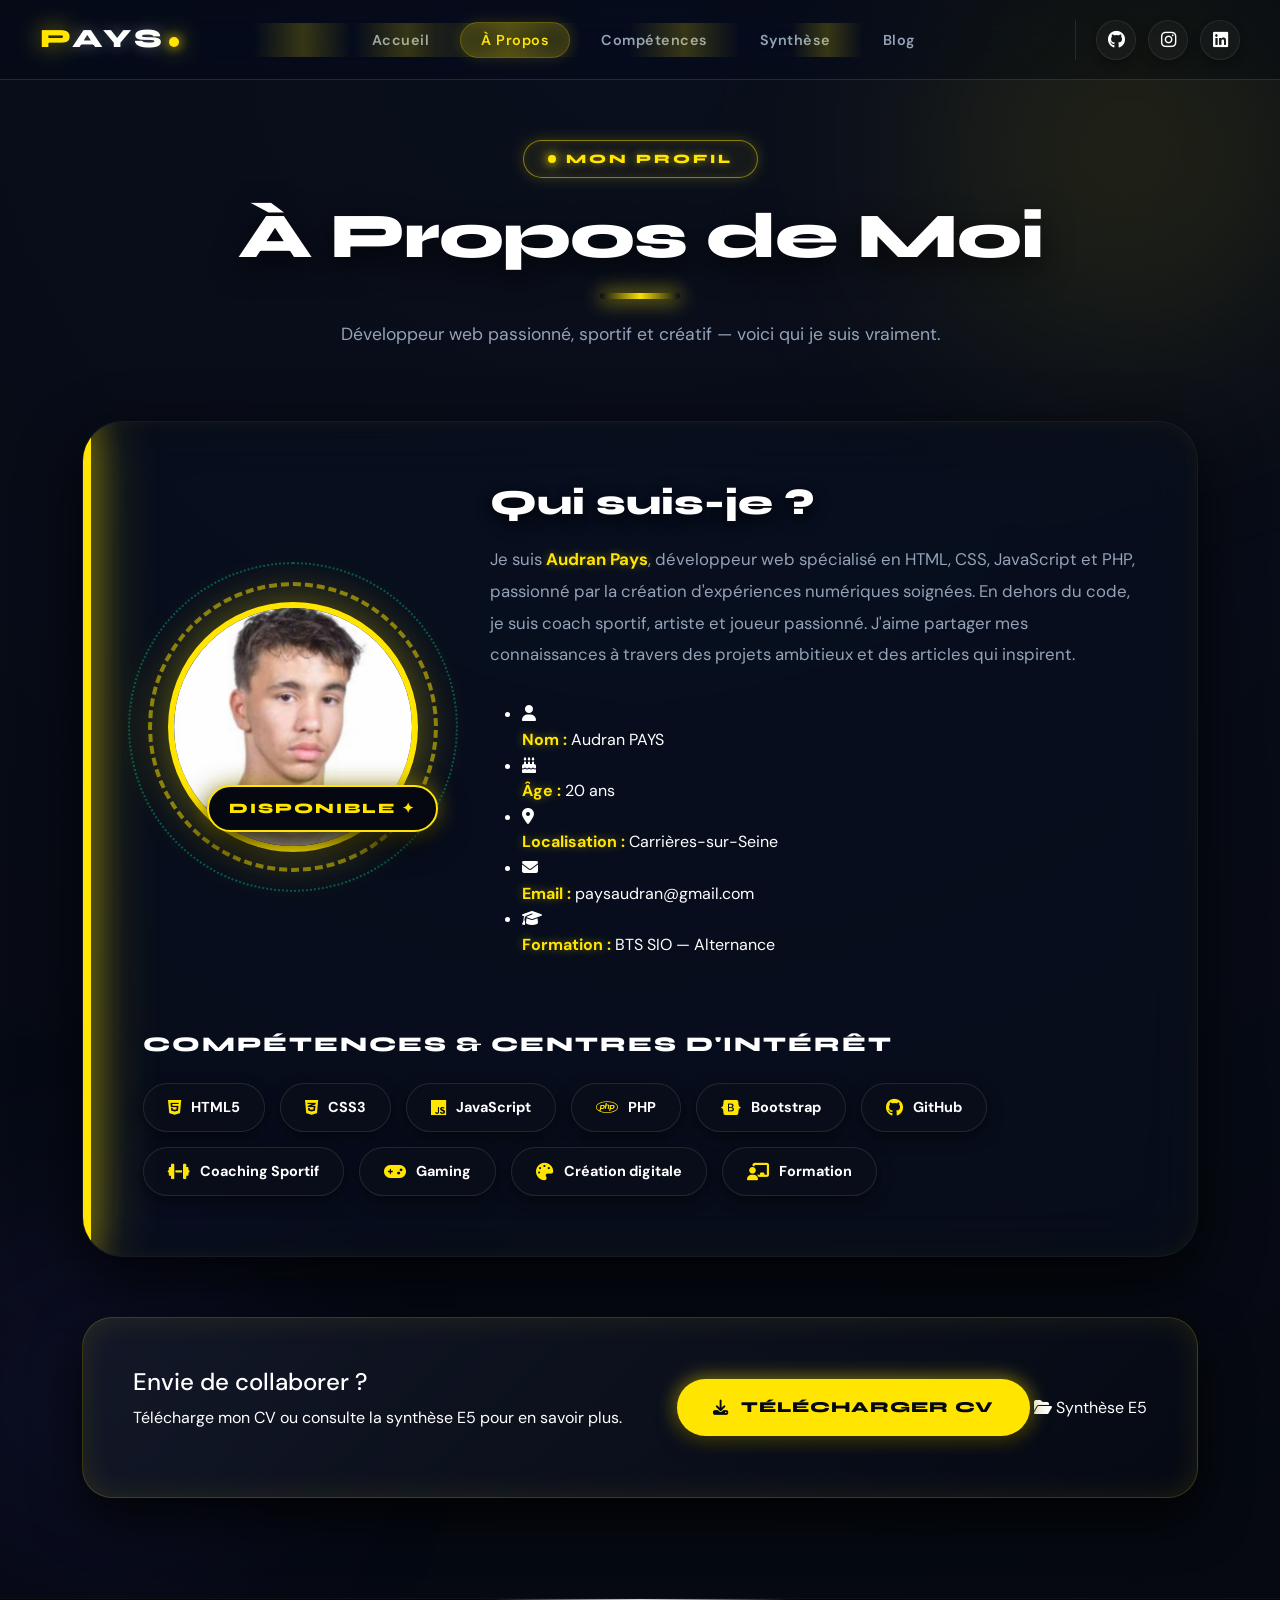
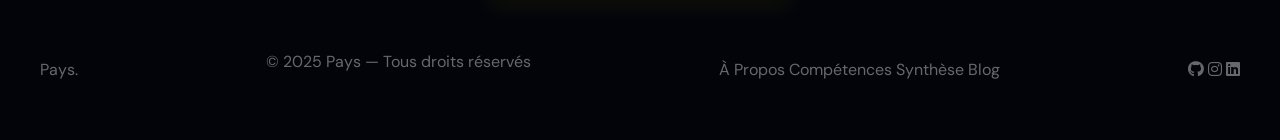
==== commit 53d4a100: "UI/UX Architecture: Move style.css into css/ directory and fix referencing HTML links" ====
--- a/a propos.html
+++ b/a propos.html
@@ -12,7 +12,7 @@
   <!-- Google Fonts -->
   <link href="https://fonts.googleapis.com/css2?family=Syne:wght@400;600;700;800&family=DM+Sans:ital,wght@0,300;0,400;0,500;1,300&display=swap" rel="stylesheet" />
 
-  <link rel="stylesheet" href="style.css" />
+  <link rel="stylesheet" href="css/style.css" />
 </head>
 
 <body>
@@ -165,4 +165,4 @@
     btn.addEventListener('click', () => window.scrollTo({ top: 0, behavior: 'smooth' }));
   </script>
 </body>
-</html>+</html>
--- a/css/style.css
+++ b/css/style.css
@@ -0,0 +1,17 @@
+@charset "UTF-8";
+/* =========================================================================
+   STYLE.CSS — Point d'entrée unique
+   Importe tous les fichiers CSS de ce dossier
+   ========================================================================= */
+
+/* 1. Design System & Composants Globaux */
+@import url('global.css');
+
+/* 2. Pages individuelles */
+@import url('index.css');        /* Accueil */
+@import url('apropos.css');      /* À Propos */
+@import url('competence.css');   /* Compétences */
+@import url('synthese.css');     /* Synthèse E5 */
+@import url('blog.css');        /* Blog */
+@import url('veille.css');      /* Veille Technologique */
+@import url('projets.css');     /* Fleet Manager & Nanos */
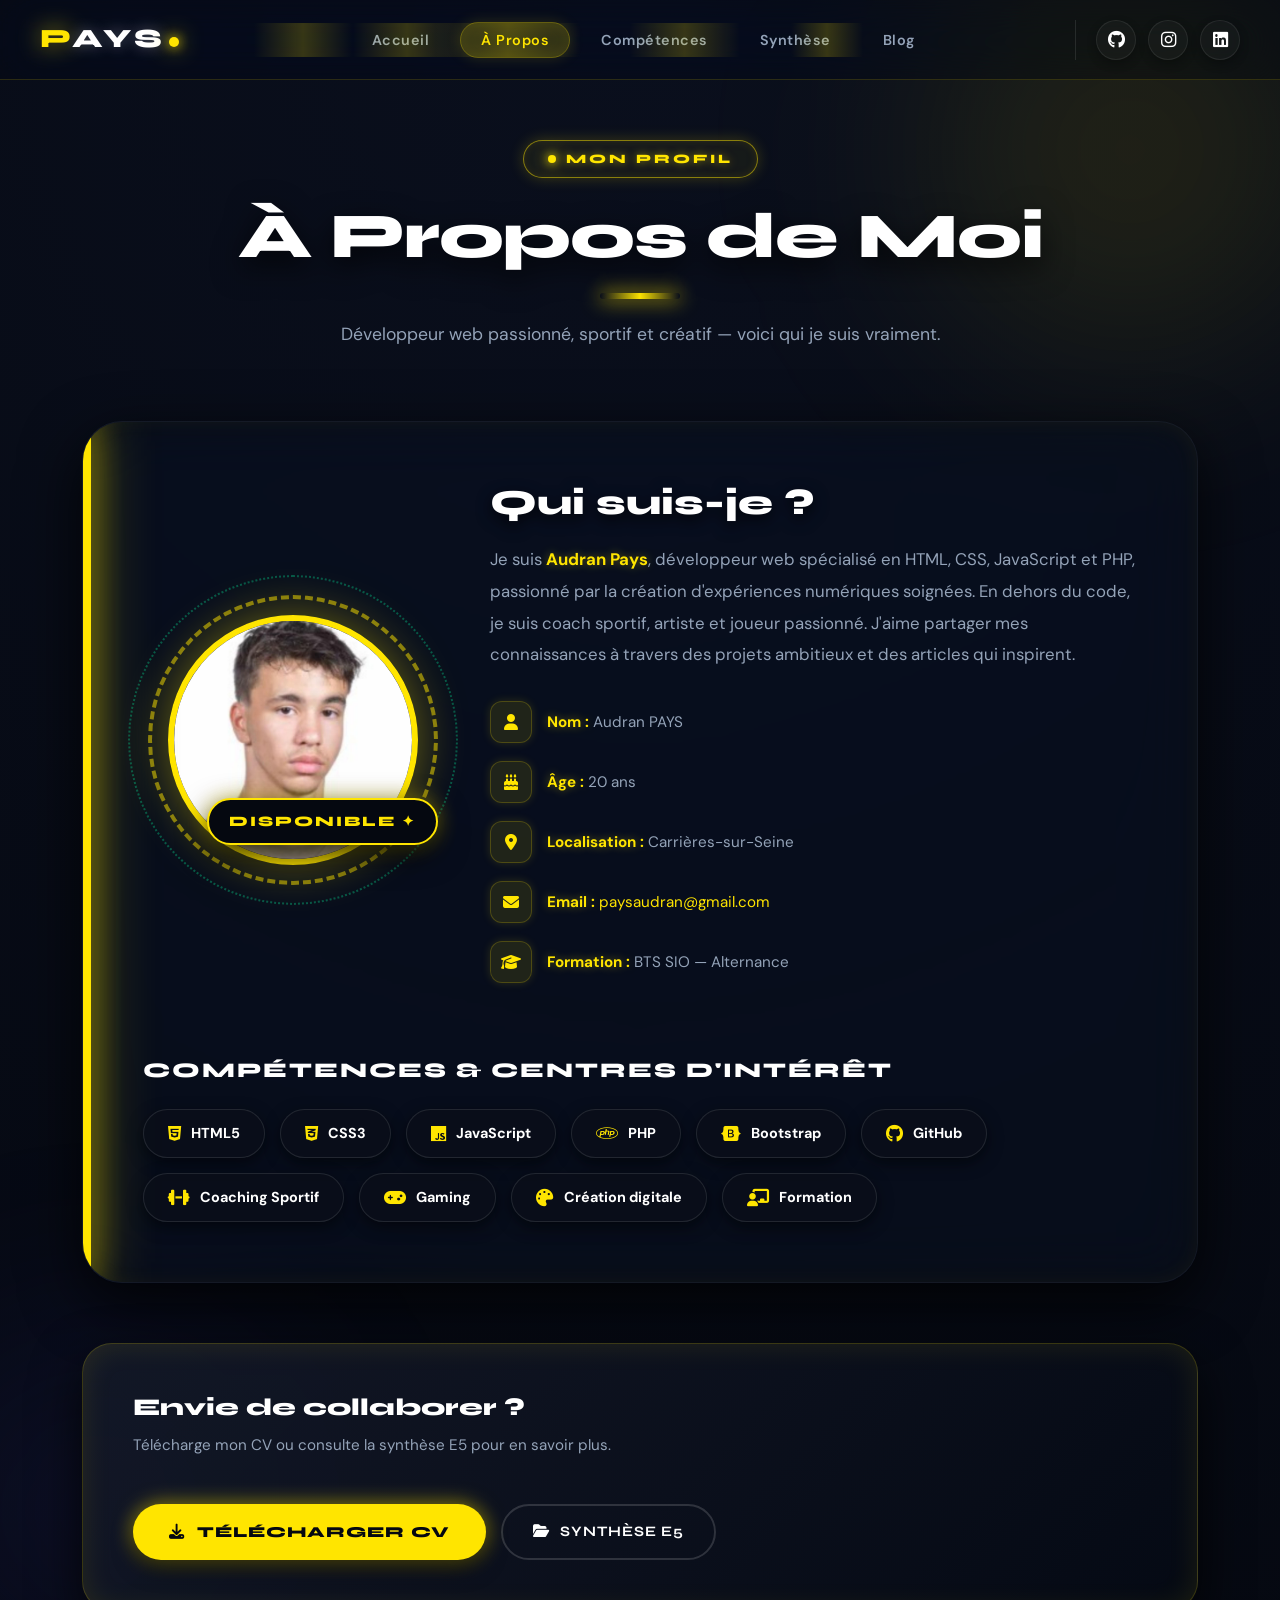
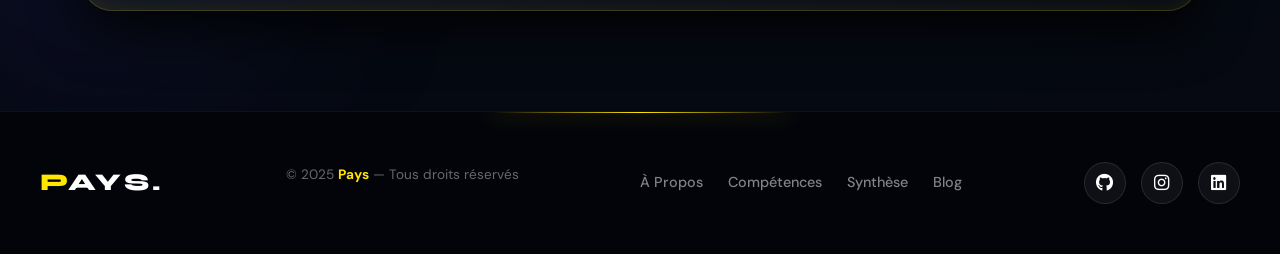
==== commit cf1e9b56: "Fix: navbar links, inline styles → CSS, missing classes, IntersectionObserver on all pages" ====
--- a/a propos.html
+++ b/a propos.html
@@ -158,6 +158,16 @@
   <!-- Bootstrap JS -->
   <script src="https://cdn.jsdelivr.net/npm/bootstrap@5.3.3/dist/js/bootstrap.bundle.min.js"></script>
   <script>
+    // Reveal on scroll
+    const anim = document.querySelectorAll('.fade-up, .fade-right, .fade-left');
+    if ('IntersectionObserver' in window) {
+      const obs = new IntersectionObserver((entries) => {
+        entries.forEach(e => { if (e.isIntersecting) { e.target.classList.add('visible'); } });
+      }, { threshold: 0.08 });
+      anim.forEach(el => obs.observe(el));
+    } else { anim.forEach(el => el.classList.add('visible')); }
+
+    // Back to top
     const btn = document.getElementById('backToTop');
     window.addEventListener('scroll', () => {
       btn.classList.toggle('visible', window.scrollY > 300);
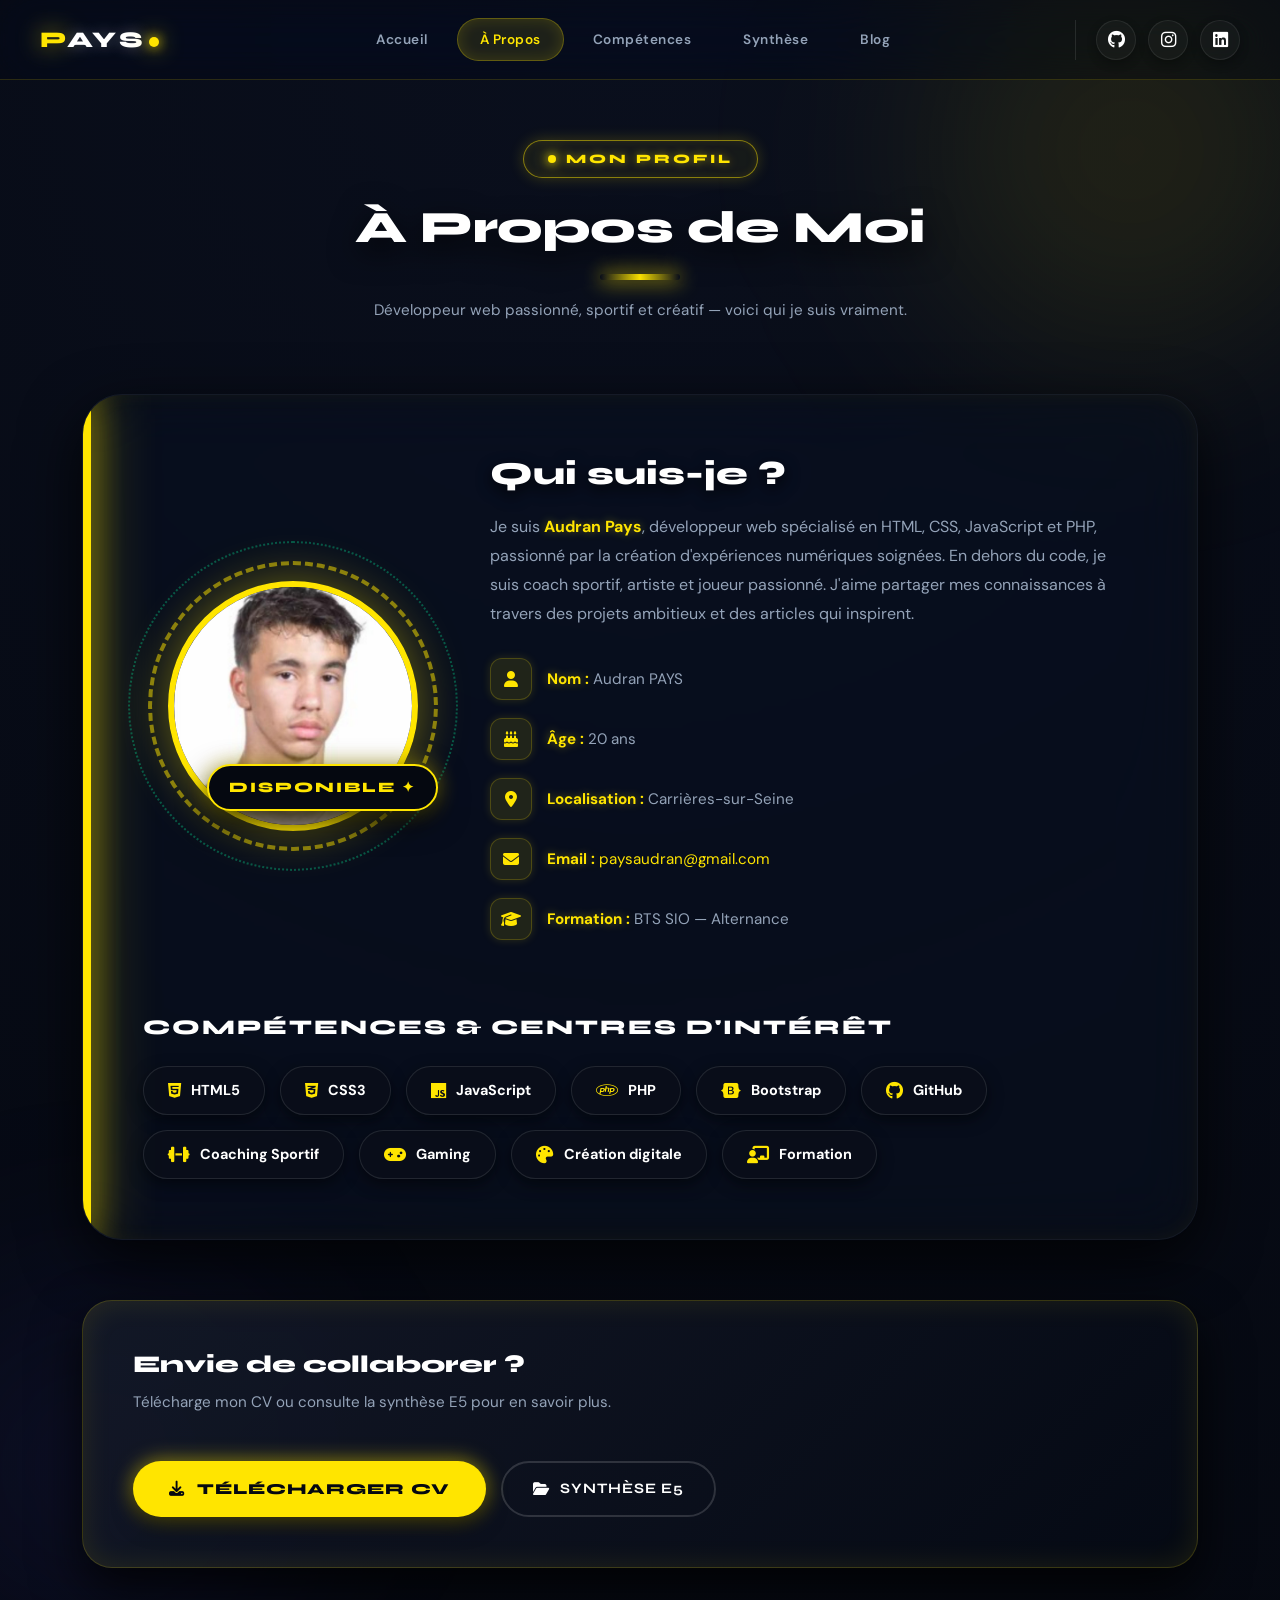
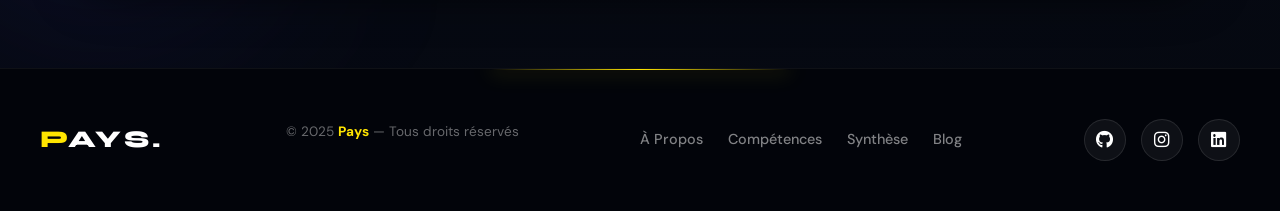
==== commit 37042d7b: "Fix brutal browser caching: added ?v=3 to all HTML files and @import rules to force new CSS payload" ====
--- a/a propos.html
+++ b/a propos.html
@@ -12,7 +12,7 @@
   <!-- Google Fonts -->
   <link href="https://fonts.googleapis.com/css2?family=Syne:wght@400;600;700;800&family=DM+Sans:ital,wght@0,300;0,400;0,500;1,300&display=swap" rel="stylesheet" />
 
-  <link rel="stylesheet" href="css/style.css" />
+  <link rel="stylesheet" href="css/style.css?v=3" />
 </head>
 
 <body>
--- a/css/style.css
+++ b/css/style.css
@@ -5,13 +5,13 @@
    ========================================================================= */
 
 /* 1. Design System & Composants Globaux */
-@import url('global.css');
+@import url('global.css?v=3');
 
 /* 2. Pages individuelles */
-@import url('index.css');        /* Accueil */
-@import url('apropos.css');      /* À Propos */
-@import url('competence.css');   /* Compétences */
-@import url('synthese.css');     /* Synthèse E5 */
-@import url('blog.css');        /* Blog */
-@import url('veille.css');      /* Veille Technologique */
-@import url('projets.css');     /* Fleet Manager & Nanos */
+@import url('index.css?v=3');        /* Accueil */
+@import url('apropos.css?v=3');      /* À Propos */
+@import url('competence.css?v=3');   /* Compétences */
+@import url('synthese.css?v=3');     /* Synthèse E5 */
+@import url('blog.css?v=3');        /* Blog */
+@import url('veille.css?v=3');      /* Veille Technologique */
+@import url('projets.css?v=3');     /* Fleet Manager & Nanos */
